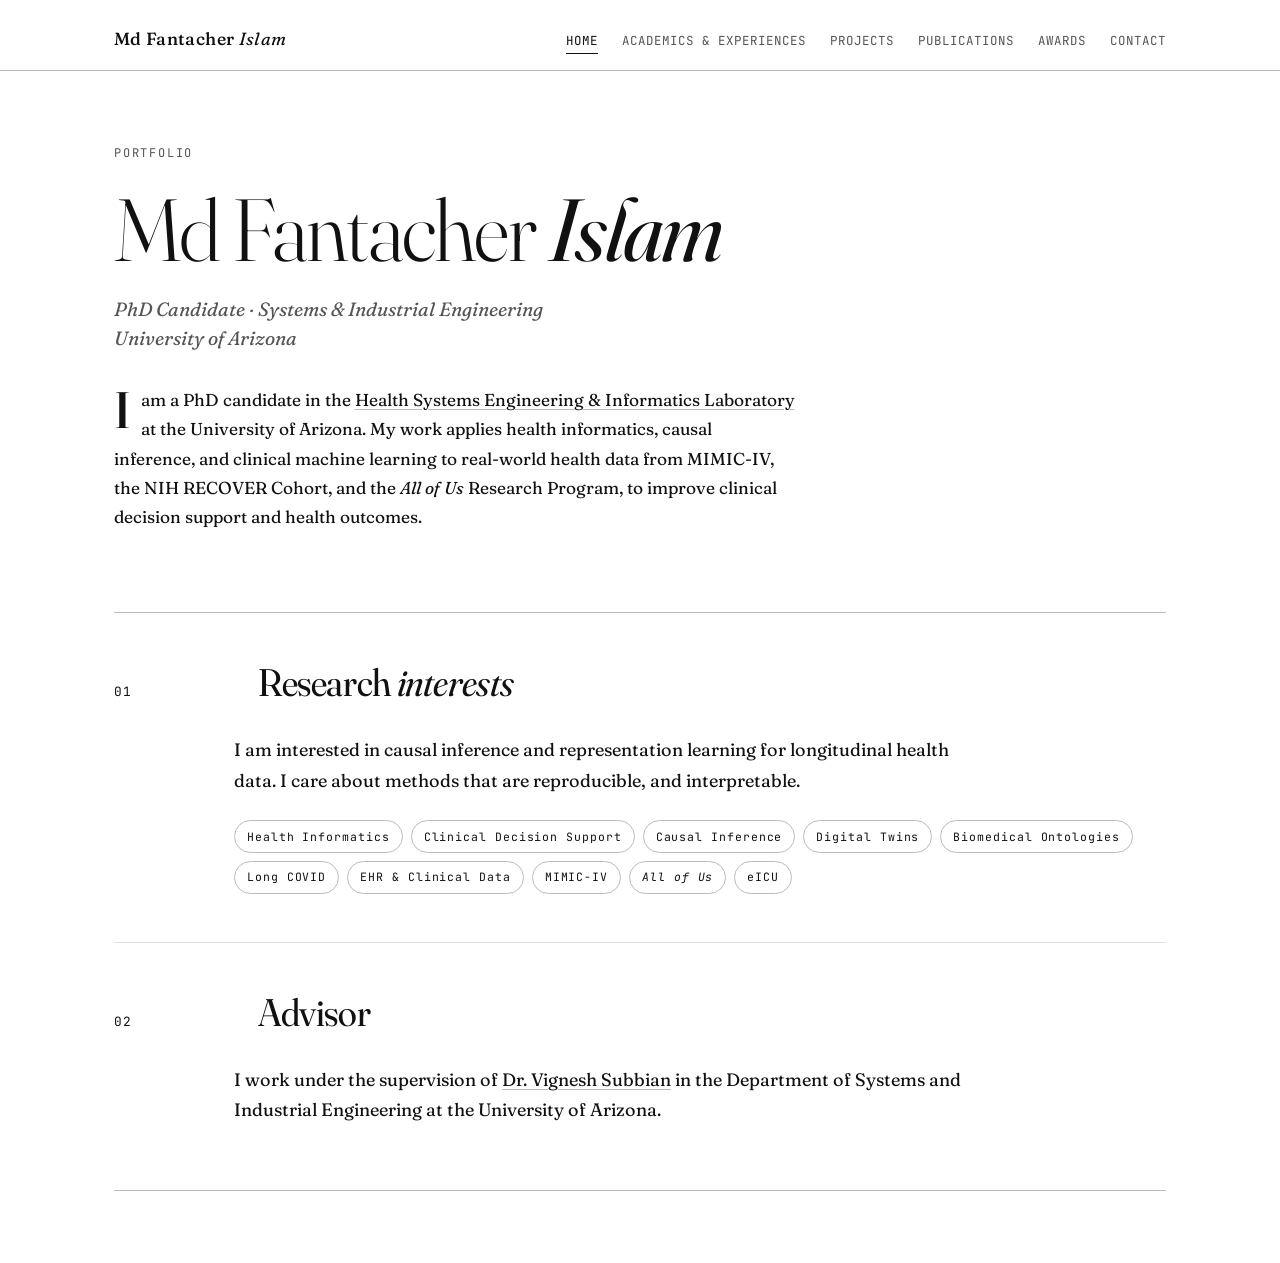
==== index.html @ 1e8c439e "Updating Profile" ====
<!DOCTYPE html>
<html lang="en">
<head>
  <meta charset="UTF-8">
  <meta name="viewport" content="width=device-width, initial-scale=1">
  <title>Md Fantacher Islam, Portfolio</title>
  <meta name="description" content="Portfolio of Md Fantacher Islam, PhD candidate at the University of Arizona, Department of Systems and Industrial Engineering. Research in clinical data science and machine learning.">
  <meta name="author" content="Md Fantacher Islam">

  <meta property="og:title" content="Md Fantacher Islam">
  <meta property="og:description" content="PhD Candidate, Systems & Industrial Engineering, University of Arizona.">
  <meta property="og:type" content="website">

  <link rel="preconnect" href="https://fonts.googleapis.com">
  <link rel="preconnect" href="https://fonts.gstatic.com" crossorigin>
  <link href="https://fonts.googleapis.com/css2?family=Fraunces:ital,opsz,wght,SOFT@0,9..144,300..700,0..100;1,9..144,300..700,0..100&family=JetBrains+Mono:wght@400;500&display=swap" rel="stylesheet">

  <link rel="stylesheet" href="style.css">
</head>
<body>

  <header class="site-header">
    <div class="container">
      <a href="/" class="wordmark">Md Fantacher <em>Islam</em></a>
      <button class="nav-toggle" aria-expanded="false" aria-controls="primary-nav">Menu</button>
      <nav class="site-nav" id="primary-nav" aria-label="Primary">
        <a href="/">Home</a>
        <a href="/academics">Academics &amp; Experiences</a>
        <a href="/projects">Projects</a>
        <a href="/publications">Publications</a>
        <a href="/awards">Awards</a>
        <a href="/contact">Contact</a>
      </nav>
    </div>
  </header>

  <div class="container">
    <section class="hero">
      <div class="hero-meta">
        <span>Portfolio</span>
      </div>
      <h1>Md Fantacher <em>Islam</em></h1>
      <p class="hero-subtitle">
        PhD Candidate · Systems &amp; Industrial Engineering<br>
        University of Arizona
      </p>
      <p class="hero-lead">
        I am a PhD candidate in the 
         <a href="https://healthseil.github.io/" target="_blank" rel="noopener">Health Systems Engineering &amp; Informatics Laboratory</a> at 
         the University of Arizona. My work applies health informatics, causal inference, 
         and clinical machine learning to real-world health data from MIMIC-IV, the NIH RECOVER Cohort, 
         and the <em>All of Us</em> Research Program, to improve clinical decision support and health outcomes.
      </p>
    </section>

    <section>
      <div class="section-head">
        <span class="section-number">01</span>
        <h2>Research <em>interests</em></h2>
      </div>
      <div class="prose">
        <p>
          I am interested in causal inference and representation learning for
          longitudinal health data. I care about
          methods that are reproducible, and interpretable.
        </p>
      </div>
      <div class="chips">
        <span class="chip">Health Informatics</span>
        <span class="chip">Clinical Decision Support</span>
        <span class="chip">Causal Inference</span>
        <span class="chip">Digital Twins</span>
        <span class="chip">Biomedical Ontologies</span>
        <span class="chip">Long COVID</span>
        <span class="chip">EHR &amp; Clinical Data</span>
        <span class="chip">MIMIC-IV</span>
        <span class="chip"><em>All of Us</em></span>
        <span class="chip">eICU</span>
      </div>
    </section>

    <section>
      <div class="section-head">
        <span class="section-number">02</span>
        <h2>Advisor</h2>
      </div>
      <div class="prose">
        <p>
          I work under the supervision of
          <a href="https://sie.engineering.arizona.edu/faculty-staff/faculty/vignesh-subbian" target="_blank" rel="noopener">Dr. Vignesh Subbian</a>
          in the Department of Systems and Industrial Engineering at the University of Arizona.
        </p>
      </div>
    </section>

  </div>

  <script src="script.js"></script>
</body>
</html>
---- style.css ----
:root {
  --bg:          #FFFFFF;
  --surface:     #FFFFFF;
  --ink:         #111111;
  --ink-muted:   #555555;
  --rule:        #BBBBBB;
  --rule-soft:   #E2E2E2;
  --accent:      #111111;
  --accent-hover:#333333;

  --font-serif:  'Fraunces', 'Iowan Old Style', Georgia, serif;
  --font-mono:   'JetBrains Mono', ui-monospace, SFMono-Regular, Menlo, monospace;

  --space-1: 0.5rem;
  --space-2: 1rem;
  --space-3: 1.5rem;
  --space-4: 2rem;
  --space-5: 3rem;
  --space-6: 4.5rem;
  --space-7: 6rem;

  --max-width: 1100px;
  --reading-width: 62ch;
}

*,*::before,*::after { box-sizing: border-box; }
html { scroll-behavior: smooth; }
body {
  margin: 0;
  padding: 0 0 var(--space-6);
  background: var(--bg);
  color: var(--ink);
  font-family: var(--font-serif);
  font-weight: 400;
  font-size: 18px;
  line-height: 1.7;
  font-variation-settings: "opsz" 14, "SOFT" 50;
  -webkit-font-smoothing: antialiased;
  -moz-osx-font-smoothing: grayscale;
}

img { max-width: 100%; display: block; }
a {
  color: var(--ink);
  text-decoration: underline;
  text-decoration-thickness: 1px;
  text-underline-offset: 3px;
  text-decoration-color: var(--rule);
  transition: color .2s ease, text-decoration-color .2s ease;
}
a:hover { color: var(--accent); text-decoration-color: var(--accent); }

.container {
  position: relative;
  z-index: 1;
  max-width: var(--max-width);
  margin: 0 auto;
  padding: 0 var(--space-3);
}

.site-header {
  position: relative;
  z-index: 10;
  padding: var(--space-3) 0 var(--space-2);
  border-bottom: 1px solid var(--rule);
  background: var(--bg);
}
.site-header .container {
  display: flex;
  align-items: baseline;
  justify-content: space-between;
  gap: var(--space-3);
  flex-wrap: wrap;
}
.wordmark {
  font-family: var(--font-serif);
  font-weight: 500;
  font-size: 1.1rem;
  letter-spacing: .02em;
  text-decoration: none;
  color: var(--ink);
}
.wordmark em {
  font-style: italic;
  color: var(--accent);
  font-weight: 400;
}
.site-nav {
  display: flex;
  gap: var(--space-3);
  flex-wrap: wrap;
  font-family: var(--font-mono);
  font-size: .78rem;
  text-transform: uppercase;
  letter-spacing: .08em;
}
.site-nav a {
  text-decoration: none;
  color: var(--ink-muted);
  padding-bottom: 2px;
  border-bottom: 1px solid transparent;
  transition: color .2s ease, border-color .2s ease;
}
.site-nav a:hover,
.site-nav a.active {
  color: var(--accent);
  border-bottom-color: var(--accent);
}

.nav-toggle {
  display: none;
  background: none;
  border: 1px solid var(--rule);
  padding: .4rem .7rem;
  font-family: var(--font-mono);
  font-size: .7rem;
  text-transform: uppercase;
  letter-spacing: .1em;
  cursor: pointer;
  color: var(--ink);
  border-radius: 2px;
}

.hero {
  padding: var(--space-6) 0 var(--space-5);
  border-bottom: 1px solid var(--rule);
}
.hero-meta {
  font-family: var(--font-mono);
  font-size: .75rem;
  text-transform: uppercase;
  letter-spacing: .15em;
  color: var(--ink-muted);
  display: flex;
  gap: var(--space-3);
  margin-bottom: var(--space-3);
}
.hero h1 {
  font-family: var(--font-serif);
  font-weight: 300;
  font-size: clamp(2.8rem, 7vw, 5.5rem);
  line-height: .95;
  letter-spacing: -.02em;
  margin: 0 0 var(--space-3);
  font-variation-settings: "opsz" 144, "SOFT" 0;
}
.hero h1 em {
  font-style: italic;
  font-weight: 400;
  color: var(--accent);
}
.hero-subtitle {
  font-family: var(--font-serif);
  font-size: 1.2rem;
  font-style: italic;
  color: var(--ink-muted);
  margin: 0 0 var(--space-4);
  max-width: 50ch;
  line-height: 1.5;
}
.hero-lead {
  max-width: var(--reading-width);
  font-size: 1.08rem;
  margin: 0 0 var(--space-4);
}
.hero-lead::first-letter {
  font-size: 3.2rem;
  float: left;
  line-height: .85;
  margin: .2rem .6rem 0 0;
  font-weight: 500;
  color: var(--accent);
  font-variation-settings: "opsz" 144;
}

.page-title {
  padding: var(--space-6) 0 var(--space-4);
  border-bottom: 1px solid var(--rule);
}
.page-title .eyebrow {
  font-family: var(--font-mono);
  font-size: .78rem;
  text-transform: uppercase;
  letter-spacing: .15em;
  color: var(--accent);
  margin-bottom: var(--space-2);
}
.page-title h1 {
  font-family: var(--font-serif);
  font-weight: 300;
  font-size: clamp(2.2rem, 5.5vw, 4rem);
  line-height: 1;
  letter-spacing: -.015em;
  margin: 0 0 var(--space-2);
  font-variation-settings: "opsz" 144, "SOFT" 0;
}
.page-title h1 em {
  font-style: italic;
  color: var(--accent);
}
.page-title p {
  color: var(--ink-muted);
  max-width: var(--reading-width);
  margin: 0;
  font-size: 1.05rem;
}

section {
  padding: var(--space-5) 0;
  border-bottom: 1px solid var(--rule-soft);
}
section:last-of-type { border-bottom: 1px solid var(--rule); }

.section-head {
  display: grid;
  grid-template-columns: 120px 1fr;
  gap: var(--space-3);
  align-items: baseline;
  margin-bottom: var(--space-4);
}
.section-number {
  font-family: var(--font-mono);
  font-size: .8rem;
  letter-spacing: .1em;
  color: var(--accent);
  text-transform: uppercase;
}
.section-head h2 {
  font-family: var(--font-serif);
  font-weight: 400;
  font-size: clamp(1.6rem, 3vw, 2.4rem);
  letter-spacing: -.01em;
  margin: 0;
  line-height: 1.1;
  font-variation-settings: "opsz" 144, "SOFT" 30;
}
.section-head h2 em {
  font-style: italic;
  color: var(--accent);
}

.prose {
  max-width: var(--reading-width);
  margin-left: 120px;
}
.prose p { margin: 0 0 var(--space-2); }
.prose p + p { margin-top: var(--space-2); }
.prose strong { font-weight: 500; }

.chips {
  display: flex;
  flex-wrap: wrap;
  gap: .5rem;
  margin-left: 120px;
  margin-top: var(--space-3);
}
.chip {
  font-family: var(--font-mono);
  font-size: .72rem;
  text-transform: none;
  letter-spacing: .08em;
  padding: .35rem .75rem;
  border: 1px solid var(--rule);
  background: var(--surface);
  color: var(--ink);
  border-radius: 999px;
}

.items {
  list-style: none;
  padding: 0;
  margin: 0 0 0 120px;
  max-width: 720px;
}
.item {
  display: grid;
  grid-template-columns: 140px 1fr;
  gap: var(--space-3);
  padding: var(--space-3) 0;
  border-bottom: 1px solid var(--rule-soft);
}
.item:first-child { padding-top: 0; }
.item:last-child { border-bottom: none; }
.item-date {
  font-family: var(--font-mono);
  font-size: .78rem;
  color: var(--ink-muted);
  letter-spacing: .04em;
  padding-top: .25rem;
}
.item-body h3 {
  font-family: var(--font-serif);
  font-weight: 500;
  font-size: 1.2rem;
  margin: 0 0 .3rem;
  line-height: 1.3;
  font-variation-settings: "opsz" 36, "SOFT" 20;
}
.item-body h3 em { font-style: italic; font-weight: 400; color: var(--accent); }
.item-body .institution {
  font-style: italic;
  color: var(--ink-muted);
  margin: 0 0 .5rem;
  font-size: .98rem;
}
.item-body p {
  margin: 0;
  font-size: .98rem;
  color: var(--ink);
}
.item-body ul {
  margin: .5rem 0 0;
  padding-left: 1.2rem;
  font-size: .95rem;
}
.item-body ul li { margin-bottom: .3rem; }

.projects {
  display: grid;
  grid-template-columns: repeat(auto-fit, minmax(320px, 1fr));
  gap: var(--space-3);
  margin-left: 120px;
}
.project {
  padding: var(--space-3);
  background: var(--surface);
  border: 1px solid var(--rule);
  border-radius: 3px;
  transition: transform .3s ease, border-color .3s ease, box-shadow .3s ease;
  display: flex;
  flex-direction: column;
}
.project:hover {
  transform: translateY(-2px);
  border-color: var(--accent);
  box-shadow: 0 8px 24px rgba(0,0,0,.08);
}
.project-tag {
  font-family: var(--font-mono);
  font-size: .7rem;
  text-transform: uppercase;
  letter-spacing: .1em;
  color: var(--accent);
  margin-bottom: var(--space-1);
}
.project h3 {
  font-family: var(--font-serif);
  font-weight: 500;
  font-size: 1.25rem;
  margin: 0 0 .5rem;
  line-height: 1.3;
  font-variation-settings: "opsz" 36;
}
.project p {
  font-size: .95rem;
  color: var(--ink-muted);
  flex-grow: 1;
  margin: 0 0 var(--space-2);
}
.project-meta {
  font-family: var(--font-mono);
  font-size: .72rem;
  color: var(--ink-muted);
  letter-spacing: .05em;
  padding-top: var(--space-2);
  border-top: 1px solid var(--rule-soft);
}

.publications {
  list-style: none;
  counter-reset: pub;
  padding: 0;
  margin: 0 0 0 120px;
  max-width: 780px;
}
.publication {
  counter-increment: pub;
  display: grid;
  grid-template-columns: 40px 1fr;
  gap: var(--space-2);
  padding: var(--space-3) 0;
  border-bottom: 1px solid var(--rule-soft);
}
.publication::before {
  content: "[" counter(pub) "]";
  font-family: var(--font-mono);
  font-size: .85rem;
  color: var(--accent);
  padding-top: .25rem;
}
.publication h3 {
  font-family: var(--font-serif);
  font-weight: 500;
  font-size: 1.1rem;
  margin: 0 0 .3rem;
  line-height: 1.35;
  font-variation-settings: "opsz" 36;
}
.publication .authors {
  font-size: .95rem;
  color: var(--ink);
  margin: 0 0 .25rem;
}
.publication .authors .self {
  font-weight: 500;
  text-decoration: underline;
  text-decoration-color: var(--accent);
  text-decoration-thickness: 1px;
  text-underline-offset: 2px;
}
.publication .venue {
  font-family: var(--font-mono);
  font-size: .78rem;
  color: var(--ink-muted);
  letter-spacing: .03em;
  margin: 0 0 .5rem;
  text-transform: uppercase;
}
.publication .links {
  display: flex;
  gap: var(--space-2);
  font-family: var(--font-mono);
  font-size: .75rem;
  text-transform: uppercase;
  letter-spacing: .08em;
  margin-top: .5rem;
}
.publication .links a {
  text-decoration: none;
  color: var(--accent);
  border-bottom: 1px solid var(--rule);
  padding-bottom: 1px;
}
.publication .links a:hover { border-bottom-color: var(--accent); }

.awards {
  list-style: none;
  padding: 0;
  margin: 0 0 0 120px;
  max-width: 720px;
}
.award {
  display: grid;
  grid-template-columns: 140px 1fr;
  gap: var(--space-3);
  padding: var(--space-3) 0;
  border-bottom: 1px solid var(--rule-soft);
}
.award:first-child { padding-top: 0; }
.award-year {
  font-family: var(--font-mono);
  font-size: .85rem;
  color: var(--accent);
  letter-spacing: .05em;
  padding-top: .2rem;
}
.award h3 {
  font-family: var(--font-serif);
  font-weight: 500;
  font-size: 1.1rem;
  margin: 0 0 .2rem;
  line-height: 1.3;
  font-variation-settings: "opsz" 36;
}
.award .issuer {
  font-style: italic;
  color: var(--ink-muted);
  margin: 0;
  font-size: .95rem;
}

.contact-grid {
  display: grid;
  grid-template-columns: repeat(auto-fit, minmax(240px, 1fr));
  gap: var(--space-3);
  margin-left: 120px;
  max-width: 780px;
}
.contact-item {
  padding: var(--space-3);
  background: var(--surface);
  border: 1px solid var(--rule);
  border-radius: 3px;
}
.contact-item .label {
  font-family: var(--font-mono);
  font-size: .7rem;
  text-transform: uppercase;
  letter-spacing: .1em;
  color: var(--accent);
  margin-bottom: .4rem;
}
.contact-item a {
  font-family: var(--font-serif);
  font-size: 1.05rem;
  text-decoration: none;
  color: var(--ink);
  word-break: break-word;
}
.contact-item a:hover { color: var(--accent); }

.quick-nav {
  display: grid;
  grid-template-columns: repeat(auto-fit, minmax(180px, 1fr));
  gap: var(--space-2);
  margin-left: 120px;
  max-width: 780px;
}
.quick-nav a {
  display: block;
  padding: var(--space-2) var(--space-3);
  background: var(--surface);
  border: 1px solid var(--rule);
  text-decoration: none;
  color: var(--ink);
  font-family: var(--font-serif);
  font-size: 1.05rem;
  transition: all .25s ease;
  position: relative;
}
.quick-nav a::after {
  content: "→";
  position: absolute;
  right: var(--space-2);
  top: 50%;
  transform: translateY(-50%);
  color: var(--accent);
  transition: transform .25s ease;
}
.quick-nav a:hover {
  border-color: var(--accent);
  background: var(--bg);
}
.quick-nav a:hover::after { transform: translateY(-50%) translateX(3px); }

.pull-quote {
  margin: var(--space-5) 0;
  padding: var(--space-3) 0;
  border-top: 1px solid var(--rule);
  border-bottom: 1px solid var(--rule);
  font-family: var(--font-serif);
  font-style: italic;
  font-size: 1.3rem;
  line-height: 1.5;
  color: var(--ink-muted);
  max-width: var(--reading-width);
  margin-left: 120px;
  font-variation-settings: "opsz" 144, "SOFT" 40;
}
.pull-quote cite {
  display: block;
  margin-top: var(--space-1);
  font-style: normal;
  font-family: var(--font-mono);
  font-size: .78rem;
  text-transform: uppercase;
  letter-spacing: .1em;
  color: var(--accent);
}
.pull-quote cite::before { content: "— "; }

@keyframes fadeInUp {
  from { opacity: 0; transform: translateY(12px); }
  to   { opacity: 1; transform: translateY(0); }
}
.hero > *, .page-title > * {
  animation: fadeInUp .7s ease both;
}
.hero-meta    { animation-delay: .05s; }
.hero h1      { animation-delay: .15s; }
.hero-subtitle{ animation-delay: .3s;  }
.hero-lead    { animation-delay: .45s; }

.page-title .eyebrow { animation-delay: .05s; }
.page-title h1       { animation-delay: .15s; }
.page-title p        { animation-delay: .3s;  }

@media (max-width: 820px) {
  body { font-size: 17px; }
  .section-head {
    grid-template-columns: 1fr;
    gap: .25rem;
  }
  .prose,
  .chips,
  .items,
  .projects,
  .publications,
  .awards,
  .contact-grid,
  .quick-nav,
  .pull-quote { margin-left: 0; }
  .item,
  .award {
    grid-template-columns: 1fr;
    gap: .25rem;
  }
  .publication {
    grid-template-columns: 30px 1fr;
  }
}

@media (max-width: 640px) {
  .site-header .container { gap: var(--space-2); }
  .site-nav {
    display: none;
    width: 100%;
    flex-direction: column;
    gap: var(--space-2);
    padding-top: var(--space-2);
    border-top: 1px solid var(--rule);
    margin-top: var(--space-2);
  }
  .site-nav.is-open { display: flex; }
  .nav-toggle { display: inline-block; }
  .hero { padding: var(--space-5) 0 var(--space-4); }
  .page-title { padding: var(--space-5) 0 var(--space-3); }
  .hero-lead::first-letter { font-size: 2.6rem; }
}

@media print {
  .site-header, .nav-toggle { display: none; }
  body { background: white; color: black; font-size: 11pt; }
  a { color: black; text-decoration: underline; }
  section { page-break-inside: avoid; }
}
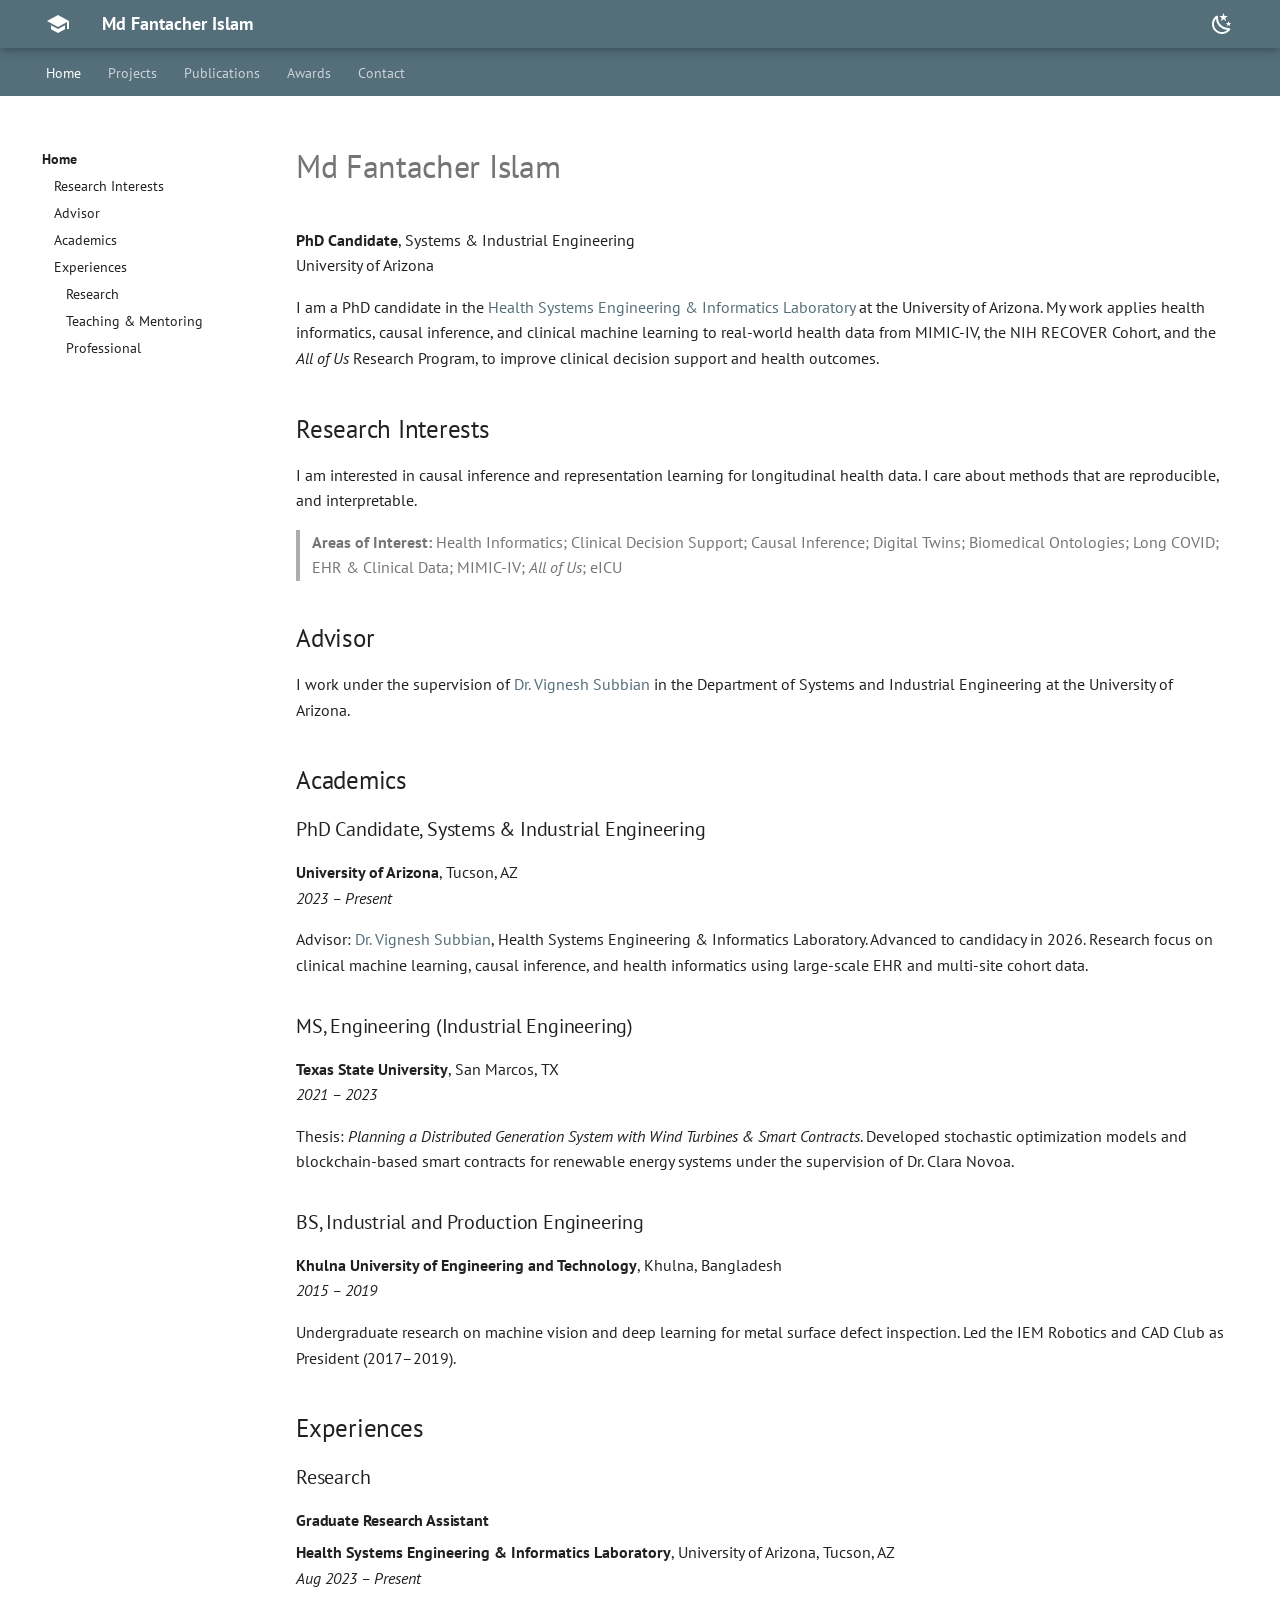
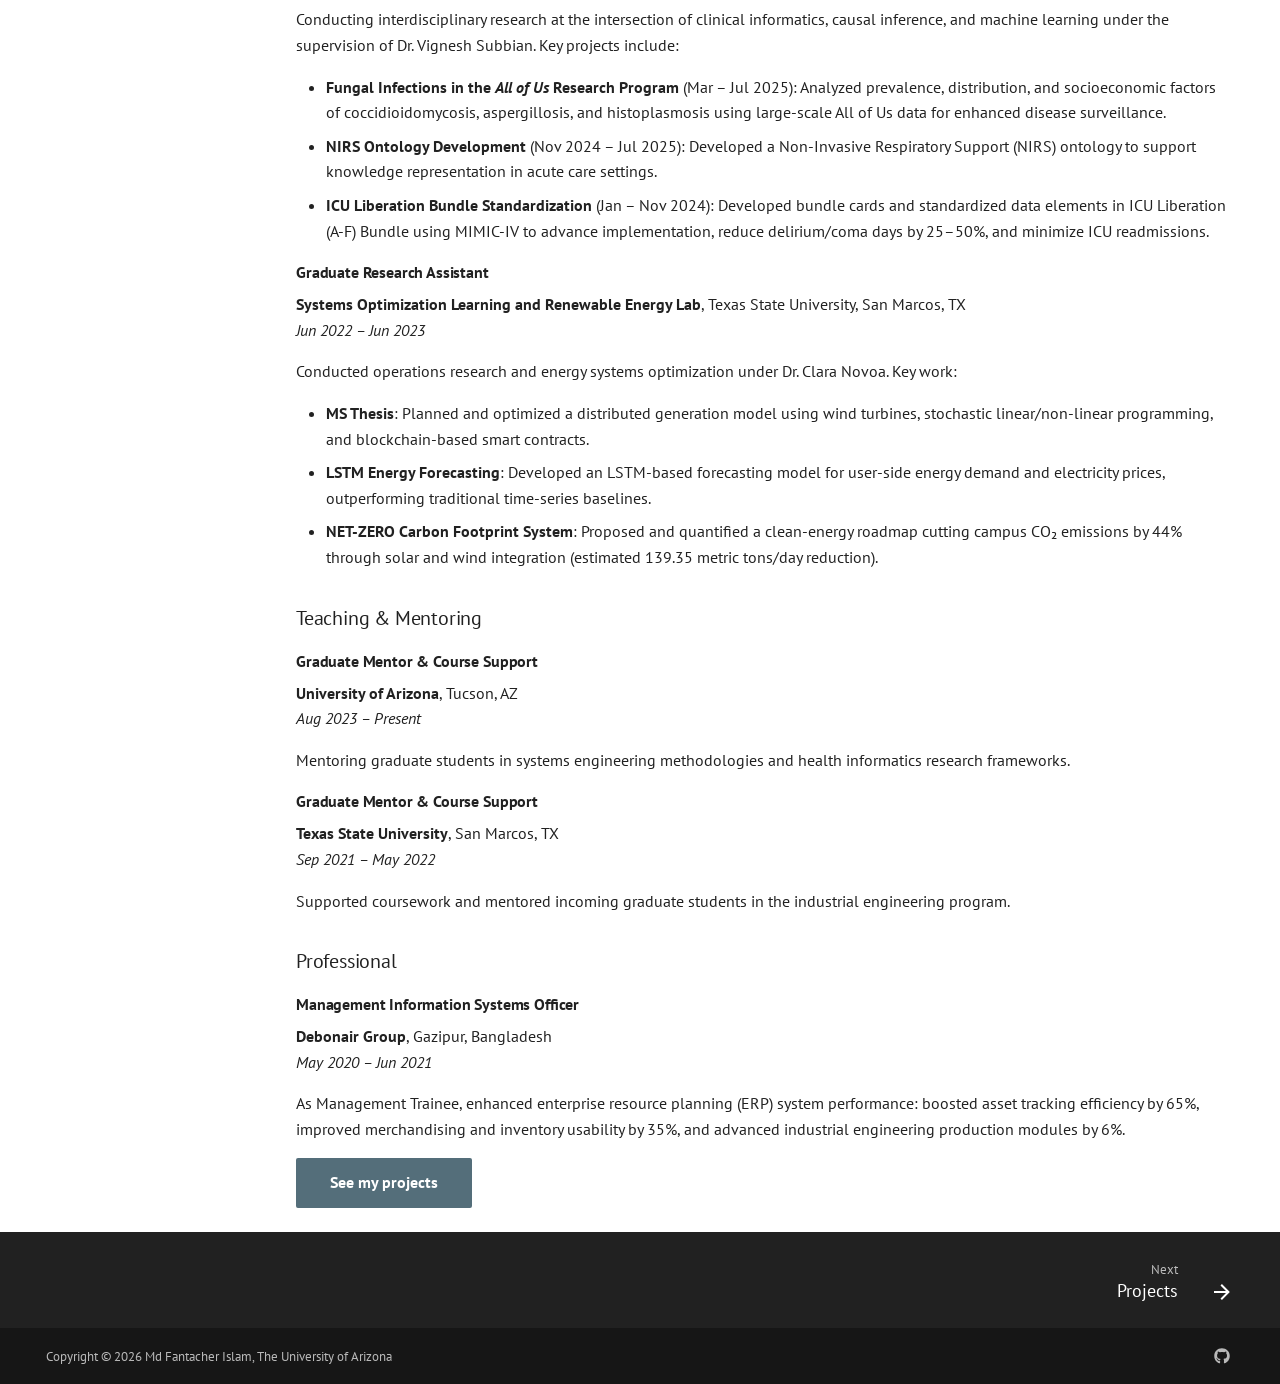
==== commit 9581c43b: "Updating Profile" ====
--- a/index.html
+++ b/index.html
@@ -1,5 +1,5 @@
 <!DOCTYPE html>
-<html lang="en">
+<html lang="en" data-md-color-scheme="default">
 <head>
   <meta charset="UTF-8">
   <meta name="viewport" content="width=device-width, initial-scale=1">
@@ -7,94 +7,209 @@
   <meta name="description" content="Portfolio of Md Fantacher Islam, PhD candidate at the University of Arizona, Department of Systems and Industrial Engineering. Research in clinical data science and machine learning.">
   <meta name="author" content="Md Fantacher Islam">
 
-  <meta property="og:title" content="Md Fantacher Islam">
-  <meta property="og:description" content="PhD Candidate, Systems & Industrial Engineering, University of Arizona.">
-  <meta property="og:type" content="website">
-
   <link rel="preconnect" href="https://fonts.googleapis.com">
   <link rel="preconnect" href="https://fonts.gstatic.com" crossorigin>
-  <link href="https://fonts.googleapis.com/css2?family=Fraunces:ital,opsz,wght,SOFT@0,9..144,300..700,0..100;1,9..144,300..700,0..100&family=JetBrains+Mono:wght@400;500&display=swap" rel="stylesheet">
-
-  <link rel="stylesheet" href="style.css">
+  <link href="https://fonts.googleapis.com/css2?family=PT+Sans:ital,wght@0,400;0,700;1,400;1,700&family=Roboto+Mono:wght@400;700&display=swap" rel="stylesheet">
+  <link rel="stylesheet" href="/style.css">
+  <script>try{var s=localStorage.getItem('md-color-scheme');if(s)document.documentElement.setAttribute('data-md-color-scheme',s)}catch(e){}</script>
 </head>
 <body>
-
-  <header class="site-header">
-    <div class="container">
-      <a href="/" class="wordmark">Md Fantacher <em>Islam</em></a>
-      <button class="nav-toggle" aria-expanded="false" aria-controls="primary-nav">Menu</button>
-      <nav class="site-nav" id="primary-nav" aria-label="Primary">
-        <a href="/">Home</a>
-        <a href="/academics">Academics &amp; Experiences</a>
-        <a href="/projects">Projects</a>
-        <a href="/publications">Publications</a>
-        <a href="/awards">Awards</a>
-        <a href="/contact">Contact</a>
+  <input class="md-toggle" type="checkbox" id="__drawer" autocomplete="off">
+  <label class="md-overlay" for="__drawer"></label>
+  <a href="#content" class="md-skip">Skip to content</a>
+
+  <header class="md-header">
+    <nav class="md-header__inner md-grid" aria-label="Header">
+      <a href="/" class="md-header__button md-logo" title="Md Fantacher Islam" aria-label="Md Fantacher Islam"><svg xmlns="http://www.w3.org/2000/svg" viewBox="0 0 24 24"><path d="M12 3 1 9l11 6 9-4.91V17h2V9M5 13.18v4L12 21l7-3.82v-4L12 17z"/></svg></a>
+      <label class="md-header__button md-icon md-header__menu" for="__drawer" aria-label="Open navigation"><svg xmlns="http://www.w3.org/2000/svg" viewBox="0 0 24 24"><path d="M3 6h18v2H3zm0 5h18v2H3zm0 5h18v2H3z"/></svg></label>
+      <div class="md-header__title">
+        <div class="md-header__ellipsis">
+          <div class="md-header__topic"><span class="md-ellipsis">Md Fantacher Islam</span></div>
+          <div class="md-header__topic md-header__topic--page"><span class="md-ellipsis">Md Fantacher Islam</span></div>
+        </div>
+      </div>
+      <button type="button" class="md-header__button md-icon md-palette" aria-label="Switch color scheme">
+        <span class="md-palette__dark" title="Dark mode"><svg xmlns="http://www.w3.org/2000/svg" viewBox="0 0 24 24"><path d="m17.75 4.09-2.53 1.94.91 3.06-2.63-1.81-2.63 1.81.91-3.06-2.53-1.94L12.44 4l1.06-3 1.06 3zm3.5 6.91-1.64 1.25.59 1.98-1.7-1.17-1.7 1.17.59-1.98L15.75 11l2.06-.05L18.5 9l.69 1.95zm-2.28 4.95c.83-.08 1.72 1.1 1.19 1.85-.32.45-.66.87-1.08 1.27C15.17 23 8.84 23 4.94 19.07c-3.91-3.9-3.91-10.24 0-14.14.4-.4.82-.76 1.27-1.08.75-.53 1.93.36 1.85 1.19-.27 2.86.69 5.83 2.89 8.02a9.96 9.96 0 0 0 8.02 2.89m-1.64 2.02a12.08 12.08 0 0 1-7.8-3.47c-2.17-2.19-3.33-5-3.49-7.82-2.81 3.14-2.7 7.96.31 10.98 3.02 3.01 7.84 3.12 10.98.31"/></svg></span>
+        <span class="md-palette__light" title="Light mode"><svg xmlns="http://www.w3.org/2000/svg" viewBox="0 0 24 24"><path d="M12 7a5 5 0 0 1 5 5 5 5 0 0 1-5 5 5 5 0 0 1-5-5 5 5 0 0 1 5-5m0 2a3 3 0 0 0-3 3 3 3 0 0 0 3 3 3 3 0 0 0 3-3 3 3 0 0 0-3-3m0-7 2.39 3.42C13.65 5.15 12.84 5 12 5s-1.65.15-2.39.42zM3.34 7l4.16-.35A7.2 7.2 0 0 0 5.94 8.5c-.44.74-.69 1.5-.83 2.29zm.02 10 1.76-3.77a7.131 7.131 0 0 0 2.38 4.14zM20.65 7l-1.77 3.79a7.02 7.02 0 0 0-2.38-4.15zm-.01 10-4.14.36c.59-.51 1.12-1.14 1.54-1.86.42-.73.69-1.5.83-2.29zM12 22l-2.41-3.44c.74.27 1.55.44 2.41.44.82 0 1.63-.17 2.37-.44z"/></svg></span>
+      </button>
+    </nav>
+  </header>
+  <nav class="md-tabs" aria-label="Tabs">
+    <div class="md-grid">
+      <ul class="md-tabs__list">
+        <li class="md-tabs__item md-tabs__item--active">
+          <a href="/" class="md-tabs__link">Home</a>
+        </li>
+        <li class="md-tabs__item">
+          <a href="/projects" class="md-tabs__link">Projects</a>
+        </li>
+        <li class="md-tabs__item">
+          <a href="/publications" class="md-tabs__link">Publications</a>
+        </li>
+        <li class="md-tabs__item">
+          <a href="/awards" class="md-tabs__link">Awards</a>
+        </li>
+        <li class="md-tabs__item">
+          <a href="/contact" class="md-tabs__link">Contact</a>
+        </li>
+      </ul>
+    </div>
+  </nav>
+
+  <div class="md-container">
+    <main class="md-main">
+      <div class="md-main__inner md-grid">
+        <div class="md-sidebar md-sidebar--primary">
+          <div class="md-sidebar__inner">
+            <nav class="md-nav md-nav--primary" aria-label="Navigation">
+              <label class="md-nav__title" for="__drawer">
+                <span class="md-nav__button md-logo"><svg xmlns="http://www.w3.org/2000/svg" viewBox="0 0 24 24"><path d="M12 3 1 9l11 6 9-4.91V17h2V9M5 13.18v4L12 21l7-3.82v-4L12 17z"/></svg></span>
+                Md Fantacher Islam
+              </label>
+              <ul class="md-nav__list">
+                <li class="md-nav__item md-nav__item--active">
+                  <a href="/" class="md-nav__link md-nav__link--active">Home</a>
+                  <nav class="md-nav md-nav--secondary" aria-label="Table of contents">
+                    <ul class="md-nav__list">
+                      <li class="md-nav__item">
+                        <a href="#research-interests" class="md-nav__link">Research Interests</a>
+                      </li>
+                      <li class="md-nav__item">
+                        <a href="#advisor" class="md-nav__link">Advisor</a>
+                      </li>
+                      <li class="md-nav__item">
+                        <a href="#academics" class="md-nav__link">Academics</a>
+                      </li>
+                      <li class="md-nav__item">
+                        <a href="#experiences" class="md-nav__link">Experiences</a>
+                        <nav class="md-nav">
+                          <ul class="md-nav__list">
+                            <li class="md-nav__item">
+                              <a href="#research" class="md-nav__link">Research</a>
+                            </li>
+                            <li class="md-nav__item">
+                              <a href="#teaching-mentoring" class="md-nav__link">Teaching &amp; Mentoring</a>
+                            </li>
+                            <li class="md-nav__item">
+                              <a href="#professional" class="md-nav__link">Professional</a>
+                            </li>
+                          </ul>
+                        </nav>
+                      </li>
+                    </ul>
+                  </nav>
+                </li>
+                <li class="md-nav__item">
+                  <a href="/projects" class="md-nav__link">Projects</a>
+                </li>
+                <li class="md-nav__item">
+                  <a href="/publications" class="md-nav__link">Publications</a>
+                </li>
+                <li class="md-nav__item">
+                  <a href="/awards" class="md-nav__link">Awards</a>
+                </li>
+                <li class="md-nav__item">
+                  <a href="/contact" class="md-nav__link">Contact</a>
+                </li>
+              </ul>
+            </nav>
+          </div>
+        </div>
+        <div class="md-content" id="content">
+          <article class="md-content__inner md-typeset">
+          <h1 id="md-fantacher-islam">Md Fantacher Islam</h1>
+          <p><strong>PhD Candidate</strong>, Systems &amp; Industrial Engineering<br>
+          University of Arizona</p>
+          <p>I am a PhD candidate in the <a href="https://healthseil.github.io/" target="_blank" rel="noopener">Health Systems Engineering &amp; Informatics Laboratory</a> at the University of Arizona. My work applies health informatics, causal inference, and clinical machine learning to real-world health data from MIMIC-IV, the NIH RECOVER Cohort, and the <em>All of Us</em> Research Program, to improve clinical decision support and health outcomes.</p>
+
+          <h2 id="research-interests">Research Interests</h2>
+          <p>I am interested in causal inference and representation learning for longitudinal health data. I care about methods that are reproducible, and interpretable.</p>
+          <blockquote>
+          <p><strong>Areas of Interest:</strong> Health Informatics; Clinical Decision Support; Causal Inference; Digital Twins; Biomedical Ontologies; Long COVID; EHR &amp; Clinical Data; MIMIC-IV; <em>All of Us</em>; eICU</p>
+          </blockquote>
+
+          <h2 id="advisor">Advisor</h2>
+          <p>I work under the supervision of <a href="https://sie.engineering.arizona.edu/faculty-staff/faculty/vignesh-subbian" target="_blank" rel="noopener">Dr. Vignesh Subbian</a> in the Department of Systems and Industrial Engineering at the University of Arizona.</p>
+
+          <h2 id="academics">Academics</h2>
+          <h3>PhD Candidate, Systems &amp; Industrial Engineering</h3>
+          <p><strong>University of Arizona</strong>, Tucson, AZ<br>
+          <em>2023 – Present</em></p>
+          <p>Advisor: <a href="https://sie.engineering.arizona.edu/faculty-staff/faculty/vignesh-subbian" target="_blank" rel="noopener">Dr. Vignesh Subbian</a>, Health Systems Engineering &amp; Informatics Laboratory. Advanced to candidacy in 2026. Research focus on clinical machine learning, causal inference, and health informatics using large-scale EHR and multi-site cohort data.</p>
+          <h3>MS, Engineering (Industrial Engineering)</h3>
+          <p><strong>Texas State University</strong>, San Marcos, TX<br>
+          <em>2021 – 2023</em></p>
+          <p>Thesis: <em>Planning a Distributed Generation System with Wind Turbines &amp; Smart Contracts</em>. Developed stochastic optimization models and blockchain-based smart contracts for renewable energy systems under the supervision of Dr. Clara Novoa.</p>
+          <h3>BS, Industrial and Production Engineering</h3>
+          <p><strong>Khulna University of Engineering and Technology</strong>, Khulna, Bangladesh<br>
+          <em>2015 – 2019</em></p>
+          <p>Undergraduate research on machine vision and deep learning for metal surface defect inspection. Led the IEM Robotics and CAD Club as President (2017–2019).</p>
+
+          <h2 id="experiences">Experiences</h2>
+          <h3 id="research">Research</h3>
+          <h4>Graduate Research Assistant</h4>
+          <p><strong>Health Systems Engineering &amp; Informatics Laboratory</strong>, University of Arizona, Tucson, AZ<br>
+          <em>Aug 2023 – Present</em></p>
+          <p>Conducting interdisciplinary research at the intersection of clinical informatics, causal inference, and machine learning under the supervision of Dr. Vignesh Subbian. Key projects include:</p>
+          <ul>
+          <!-- <li><strong>NIH RECOVER Project – Long COVID Trajectories</strong> (Jan 2024 – Present): Applying continuous-time Markov multistate analysis to the NIH RECOVER Adult Cohort to model Long COVID symptom trajectories and identify recovery risk factors informing targeted treatment strategies for post-acute sequelae of SARS-CoV-2.</li> -->
+          <li><strong>Fungal Infections in the <em>All of Us</em> Research Program</strong> (Mar – Jul 2025): Analyzed prevalence, distribution, and socioeconomic factors of coccidioidomycosis, aspergillosis, and histoplasmosis using large-scale All of Us data for enhanced disease surveillance.</li>
+          <li><strong>NIRS Ontology Development</strong> (Nov 2024 – Jul 2025): Developed a Non-Invasive Respiratory Support (NIRS) ontology to support knowledge representation in acute care settings.</li>
+          <li><strong>ICU Liberation Bundle Standardization</strong> (Jan – Nov 2024): Developed bundle cards and standardized data elements in ICU Liberation (A-F) Bundle using MIMIC-IV to advance implementation, reduce delirium/coma days by 25–50%, and minimize ICU readmissions.</li>
+          <!-- <li><strong>Documentation Burden in Surgical Care</strong> (Aug – Dec 2023): Examined EHR audit logs to quantify inefficiencies and after-hours use linked to clinician burnout; proposed workflow optimizations aligned with AMIA's 25×5 campaign.</li> -->
+          </ul>
+          <h4>Graduate Research Assistant</h4>
+          <p><strong>Systems Optimization Learning and Renewable Energy Lab</strong>, Texas State University, San Marcos, TX<br>
+          <em>Jun 2022 – Jun 2023</em></p>
+          <p>Conducted operations research and energy systems optimization under Dr. Clara Novoa. Key work:</p>
+          <ul>
+          <li><strong>MS Thesis</strong>: Planned and optimized a distributed generation model using wind turbines, stochastic linear/non-linear programming, and blockchain-based smart contracts.</li>
+          <li><strong>LSTM Energy Forecasting</strong>: Developed an LSTM-based forecasting model for user-side energy demand and electricity prices, outperforming traditional time-series baselines.</li>
+          <li><strong>NET-ZERO Carbon Footprint System</strong>: Proposed and quantified a clean-energy roadmap cutting campus CO₂ emissions by 44% through solar and wind integration (estimated 139.35 metric tons/day reduction).</li>
+          </ul>
+          <h3 id="teaching-mentoring">Teaching &amp; Mentoring</h3>
+          <h4>Graduate Mentor &amp; Course Support</h4>
+          <p><strong>University of Arizona</strong>, Tucson, AZ<br>
+          <em>Aug 2023 – Present</em></p>
+          <p>Mentoring graduate students in systems engineering methodologies and health informatics research frameworks.</p>
+          <h4>Graduate Mentor &amp; Course Support</h4>
+          <p><strong>Texas State University</strong>, San Marcos, TX<br>
+          <em>Sep 2021 – May 2022</em></p>
+          <p>Supported coursework and mentored incoming graduate students in the industrial engineering program.</p>
+          <h3 id="professional">Professional</h3>
+          <h4>Management Information Systems Officer</h4>
+          <p><strong>Debonair Group</strong>, Gazipur, Bangladesh<br>
+          <em>May 2020 – Jun 2021</em></p>
+          <p>As Management Trainee, enhanced enterprise resource planning (ERP) system performance: boosted asset tracking efficiency by 65%, improved merchandising and inventory usability by 35%, and advanced industrial engineering production modules by 6%.</p>
+          <p><a class="md-button md-button--primary" href="/projects">See my projects</a></p>
+          </article>
+        </div>
+      </div>
+    </main>
+
+    <footer class="md-footer">
+      <nav class="md-footer__inner md-grid" aria-label="Footer">
+      <a href="/projects" class="md-footer__link md-footer__link--next" aria-label="Next: Projects">
+        <div class="md-footer__title">
+          <span class="md-footer__direction">Next</span>
+          <div class="md-ellipsis">Projects</div>
+        </div>
+        <div class="md-footer__button md-icon"><svg xmlns="http://www.w3.org/2000/svg" viewBox="0 0 24 24"><path d="M4 11v2h12l-5.5 5.5 1.42 1.42L19.84 12l-7.92-7.92L10.5 5.5 16 11z"/></svg></div>
+      </a>
       </nav>
-    </div>
-  </header>
-
-  <div class="container">
-    <section class="hero">
-      <div class="hero-meta">
-        <span>Portfolio</span>
+      <div class="md-footer-meta">
+        <div class="md-footer-meta__inner md-grid">
+          <div class="md-copyright">
+            <div class="md-copyright__highlight">Copyright &copy; 2026 Md Fantacher Islam, The University of Arizona</div>
+          </div>
+          <div class="md-social">
+            <a href="https://github.com/fantacherjoy" target="_blank" rel="noopener" title="github.com" class="md-social__link"><svg xmlns="http://www.w3.org/2000/svg" viewBox="0 0 512 512"><path d="M173.9 397.4c0 2-2.3 3.6-5.2 3.6-3.3.3-5.6-1.3-5.6-3.6 0-2 2.3-3.6 5.2-3.6 3-.3 5.6 1.3 5.6 3.6m-31.1-4.5c-.7 2 1.3 4.3 4.3 4.9 2.6 1 5.6 0 6.2-2s-1.3-4.3-4.3-5.2c-2.6-.7-5.5.3-6.2 2.3m44.2-1.7c-2.9.7-4.9 2.6-4.6 4.9.3 2 2.9 3.3 5.9 2.6 2.9-.7 4.9-2.6 4.6-4.6-.3-1.9-3-3.2-5.9-2.9M252.8 8C114.1 8 8 113.3 8 252c0 110.9 69.8 205.8 169.5 239.2 12.8 2.3 17.3-5.6 17.3-12.1 0-6.2-.3-40.4-.3-61.4 0 0-70 15-84.7-29.8 0 0-11.4-29.1-27.8-36.6 0 0-22.9-15.7 1.6-15.4 0 0 24.9 2 38.6 25.8 21.9 38.6 58.6 27.5 72.9 20.9 2.3-16 8.8-27.1 16-33.7-55.9-6.2-112.3-14.3-112.3-110.5 0-27.5 7.6-41.3 23.6-58.9-2.6-6.5-11.1-33.3 2.6-67.9 20.9-6.5 69 27 69 27 20-5.6 41.5-8.5 62.8-8.5s42.8 2.9 62.8 8.5c0 0 48.1-33.6 69-27 13.7 34.7 5.2 61.4 2.6 67.9 16 17.7 25.8 31.5 25.8 58.9 0 96.5-58.9 104.2-114.8 110.5 9.2 7.9 17 22.9 17 46.4 0 33.7-.3 75.4-.3 83.6 0 6.5 4.6 14.4 17.3 12.1C436.2 457.8 504 362.9 504 252 504 113.3 391.5 8 252.8 8M105.2 352.9c-1.3 1-1 3.3.7 5.2 1.6 1.6 3.9 2.3 5.2 1 1.3-1 1-3.3-.7-5.2-1.6-1.6-3.9-2.3-5.2-1m-10.8-8.1c-.7 1.3.3 2.9 2.3 3.9 1.6 1 3.6.7 4.3-.7.7-1.3-.3-2.9-2.3-3.9-2-.6-3.6-.3-4.3.7m32.4 35.6c-1.6 1.3-1 4.3 1.3 6.2 2.3 2.3 5.2 2.6 6.5 1 1.3-1.3.7-4.3-1.3-6.2-2.2-2.3-5.2-2.6-6.5-1m-11.4-14.7c-1.6 1-1.6 3.6 0 5.9s4.3 3.3 5.6 2.3c1.6-1.3 1.6-3.9 0-6.2-1.4-2.3-4-3.3-5.6-2"/></svg></a>
+          </div>
+        </div>
       </div>
-      <h1>Md Fantacher <em>Islam</em></h1>
-      <p class="hero-subtitle">
-        PhD Candidate · Systems &amp; Industrial Engineering<br>
-        University of Arizona
-      </p>
-      <p class="hero-lead">
-        I am a PhD candidate in the 
-         <a href="https://healthseil.github.io/" target="_blank" rel="noopener">Health Systems Engineering &amp; Informatics Laboratory</a> at 
-         the University of Arizona. My work applies health informatics, causal inference, 
-         and clinical machine learning to real-world health data from MIMIC-IV, the NIH RECOVER Cohort, 
-         and the <em>All of Us</em> Research Program, to improve clinical decision support and health outcomes.
-      </p>
-    </section>
-
-    <section>
-      <div class="section-head">
-        <span class="section-number">01</span>
-        <h2>Research <em>interests</em></h2>
-      </div>
-      <div class="prose">
-        <p>
-          I am interested in causal inference and representation learning for
-          longitudinal health data. I care about
-          methods that are reproducible, and interpretable.
-        </p>
-      </div>
-      <div class="chips">
-        <span class="chip">Health Informatics</span>
-        <span class="chip">Clinical Decision Support</span>
-        <span class="chip">Causal Inference</span>
-        <span class="chip">Digital Twins</span>
-        <span class="chip">Biomedical Ontologies</span>
-        <span class="chip">Long COVID</span>
-        <span class="chip">EHR &amp; Clinical Data</span>
-        <span class="chip">MIMIC-IV</span>
-        <span class="chip"><em>All of Us</em></span>
-        <span class="chip">eICU</span>
-      </div>
-    </section>
-
-    <section>
-      <div class="section-head">
-        <span class="section-number">02</span>
-        <h2>Advisor</h2>
-      </div>
-      <div class="prose">
-        <p>
-          I work under the supervision of
-          <a href="https://sie.engineering.arizona.edu/faculty-staff/faculty/vignesh-subbian" target="_blank" rel="noopener">Dr. Vignesh Subbian</a>
-          in the Department of Systems and Industrial Engineering at the University of Arizona.
-        </p>
-      </div>
-    </section>
-
+    </footer>
   </div>
 
-  <script src="script.js"></script>
+  <script src="/script.js"></script>
 </body>
 </html>
--- a/style.css
+++ b/style.css
@@ -1,626 +1,739 @@
-:root {
-  --bg:          #FFFFFF;
-  --surface:     #FFFFFF;
-  --ink:         #111111;
-  --ink-muted:   #555555;
-  --rule:        #BBBBBB;
-  --rule-soft:   #E2E2E2;
-  --accent:      #111111;
-  --accent-hover:#333333;
-
-  --font-serif:  'Fraunces', 'Iowan Old Style', Georgia, serif;
-  --font-mono:   'JetBrains Mono', ui-monospace, SFMono-Regular, Menlo, monospace;
-
-  --space-1: 0.5rem;
-  --space-2: 1rem;
-  --space-3: 1.5rem;
-  --space-4: 2rem;
-  --space-5: 3rem;
-  --space-6: 4.5rem;
-  --space-7: 6rem;
-
-  --max-width: 1100px;
-  --reading-width: 62ch;
-}
-
-*,*::before,*::after { box-sizing: border-box; }
-html { scroll-behavior: smooth; }
+/* Layout and palette follow the Material for MkDocs theme used by healthseil.github.io */
+
+:root,
+[data-md-color-scheme="default"] {
+  --md-primary-fg-color:        #546e7a;
+  --md-primary-fg-color--light: #607d8b;
+  --md-primary-fg-color--dark:  #455a64;
+  --md-primary-bg-color:        #ffffff;
+  --md-primary-bg-color--light: #ffffffb3;
+  --md-accent-fg-color:         #526cfe;
+  --md-accent-fg-color--transparent: #526cfe1a;
+
+  --md-default-bg-color:           #ffffff;
+  --md-default-fg-color:           #000000de;
+  --md-default-fg-color--light:    #0000008a;
+  --md-default-fg-color--lighter:  #00000052;
+  --md-default-fg-color--lightest: #00000012;
+
+  --md-typeset-a-color:   var(--md-primary-fg-color);
+  --md-typeset-table-color: #0000001f;
+  --md-shadow-z1: 0 .2rem .5rem #0000000d, 0 0 .05rem #0000001a;
+  --md-shadow-z2: 0 .2rem .5rem #0000001a, 0 0 .05rem #00000040;
+
+  --md-footer-fg-color:          #ffffff;
+  --md-footer-fg-color--light:   #ffffffb3;
+  --md-footer-fg-color--lighter: #ffffff73;
+  --md-footer-bg-color:          #000000de;
+  --md-footer-bg-color--dark:    #00000052;
+
+  --md-admonition-quote: #9e9e9e;
+
+  --md-text-font: "PT Sans", -apple-system, BlinkMacSystemFont, Helvetica, Arial, sans-serif;
+  --md-code-font: "Roboto Mono", SFMono-Regular, Consolas, Menlo, monospace;
+
+  color-scheme: light;
+}
+
+[data-md-color-scheme="slate"] {
+  --md-primary-fg-color:        #009485;
+  --md-primary-fg-color--light: #26a69a;
+  --md-primary-fg-color--dark:  #007a6c;
+  --md-accent-fg-color:         #ffff00;
+  --md-accent-fg-color--transparent: #ffff001a;
+
+  --md-default-bg-color:           hsl(232, 15%, 14%);
+  --md-default-fg-color:           hsla(232, 15%, 90%, .82);
+  --md-default-fg-color--light:    hsla(232, 15%, 90%, .56);
+  --md-default-fg-color--lighter:  hsla(232, 15%, 90%, .32);
+  --md-default-fg-color--lightest: hsla(232, 15%, 90%, .12);
+
+  --md-typeset-a-color:   #4db6ac;
+  --md-typeset-table-color: hsla(232, 15%, 95%, .12);
+  --md-shadow-z1: 0 .2rem .5rem #0000000d, 0 0 .05rem #0000001a;
+  --md-shadow-z2: 0 .2rem .5rem #00000040, 0 0 .05rem #00000040;
+
+  --md-footer-bg-color:       hsla(232, 15%, 10%, .87);
+  --md-footer-bg-color--dark: hsla(232, 15%, 8%, 1);
+
+  color-scheme: dark;
+}
+
+*, *::before, *::after { box-sizing: inherit; }
+
+html {
+  box-sizing: border-box;
+  font-size: 125%;
+  height: 100%;
+  overflow-x: hidden;
+  -webkit-text-size-adjust: none;
+  text-size-adjust: none;
+}
+@media screen and (min-width: 100em) { html { font-size: 137.5%; } }
+@media screen and (min-width: 125em) { html { font-size: 150%; } }
+
 body {
   margin: 0;
-  padding: 0 0 var(--space-6);
-  background: var(--bg);
-  color: var(--ink);
-  font-family: var(--font-serif);
-  font-weight: 400;
-  font-size: 18px;
-  line-height: 1.7;
-  font-variation-settings: "opsz" 14, "SOFT" 50;
+  position: relative;
+  display: flex;
+  flex-direction: column;
+  min-height: 100%;
+  width: 100%;
+  font-family: var(--md-text-font);
+  font-size: .5rem;
+  background-color: var(--md-default-bg-color);
+  color: var(--md-default-fg-color);
   -webkit-font-smoothing: antialiased;
   -moz-osx-font-smoothing: grayscale;
-}
-
-img { max-width: 100%; display: block; }
-a {
-  color: var(--ink);
-  text-decoration: underline;
-  text-decoration-thickness: 1px;
-  text-underline-offset: 3px;
-  text-decoration-color: var(--rule);
-  transition: color .2s ease, text-decoration-color .2s ease;
-}
-a:hover { color: var(--accent); text-decoration-color: var(--accent); }
-
-.container {
+  font-feature-settings: "kern", "liga";
+}
+
+a { color: inherit; text-decoration: none; }
+svg { display: block; }
+
+.md-grid {
+  max-width: 61rem;
+  margin-left: auto;
+  margin-right: auto;
+}
+
+.md-toggle { display: none; }
+
+.md-skip {
+  position: fixed;
+  z-index: -1;
+  margin: .5rem;
+  padding: .3rem .5rem;
+  transform: translateY(.4rem);
+  border-radius: .1rem;
+  background-color: var(--md-default-fg-color);
+  color: var(--md-default-bg-color);
+  font-size: .64rem;
+  opacity: 0;
+  outline-color: var(--md-accent-fg-color);
+}
+.md-skip:focus { z-index: 10; transform: translateY(0); opacity: 1; transition: transform .25s cubic-bezier(.4,0,.2,1), opacity .175s 75ms; }
+
+/* Header */
+
+.md-header {
+  position: sticky;
+  top: 0;
+  right: 0;
+  left: 0;
+  z-index: 4;
+  height: auto;
+  background-color: var(--md-primary-fg-color);
+  color: var(--md-primary-bg-color);
+  box-shadow: 0 0 .2rem #0000001a, 0 .2rem .4rem #0003;
+}
+.md-header__inner {
+  display: flex;
+  align-items: center;
+  padding: 0 .2rem;
+}
+.md-header__button {
   position: relative;
   z-index: 1;
-  max-width: var(--max-width);
-  margin: 0 auto;
-  padding: 0 var(--space-3);
-}
-
-.site-header {
+  margin: .2rem;
+  padding: .4rem;
+  color: currentcolor;
+  vertical-align: middle;
+  cursor: pointer;
+  background: none;
+  border: 0;
+  font: inherit;
+  transition: opacity .25s;
+}
+.md-header__button:hover { opacity: .7; }
+.md-header__button svg { width: 1.2rem; height: 1.2rem; fill: currentcolor; }
+.md-header__button.md-logo { margin: .2rem; padding: .4rem; }
+.md-header__button.md-logo svg { width: 1.2rem; height: 1.2rem; }
+
+.md-header__title {
+  flex-grow: 1;
+  height: 2.4rem;
+  margin-left: 1rem;
+  margin-right: .4rem;
+  font-size: .9rem;
+  line-height: 2.4rem;
+}
+.md-header__ellipsis {
   position: relative;
-  z-index: 10;
-  padding: var(--space-3) 0 var(--space-2);
-  border-bottom: 1px solid var(--rule);
-  background: var(--bg);
-}
-.site-header .container {
-  display: flex;
-  align-items: baseline;
+  width: 100%;
+  height: 100%;
+}
+.md-header__topic {
+  position: absolute;
+  display: flex;
+  max-width: 100%;
+  font-weight: 700;
+  white-space: nowrap;
+  transition: transform .4s cubic-bezier(.1,.7,.1,1), opacity .15s;
+}
+.md-header__topic + .md-header__topic {
+  z-index: -1;
+  pointer-events: none;
+  opacity: 0;
+  transform: translateX(1.25rem);
+  transition: transform .4s cubic-bezier(1,.7,.1,.1), opacity .15s;
+}
+.md-header--topic .md-header__topic {
+  z-index: -1;
+  pointer-events: none;
+  opacity: 0;
+  transform: translateX(-1.25rem);
+  transition: transform .4s cubic-bezier(1,.7,.1,.1), opacity .15s;
+}
+.md-header--topic .md-header__topic + .md-header__topic {
+  z-index: 0;
+  pointer-events: auto;
+  opacity: 1;
+  transform: translateX(0);
+  transition: transform .4s cubic-bezier(.1,.7,.1,1), opacity .15s;
+}
+.md-ellipsis {
+  overflow: hidden;
+  text-overflow: ellipsis;
+  white-space: nowrap;
+}
+
+.md-palette__light { display: none; }
+[data-md-color-scheme="slate"] .md-palette__dark { display: none; }
+[data-md-color-scheme="slate"] .md-palette__light { display: block; }
+
+/* Tabs */
+
+.md-tabs {
+  display: block;
+  width: 100%;
+  overflow: auto;
+  background-color: var(--md-primary-fg-color);
+  color: var(--md-primary-bg-color);
+  line-height: 1.3;
+}
+.md-tabs__list {
+  margin: 0 0 0 .2rem;
+  padding: 0;
+  list-style: none;
+  white-space: nowrap;
+  contain: content;
+}
+.md-tabs__item {
+  display: inline-block;
+  height: 2.4rem;
+  padding-left: .6rem;
+  padding-right: .6rem;
+}
+.md-tabs__link {
+  display: block;
+  margin-top: .8rem;
+  font-size: .7rem;
+  opacity: .7;
+  outline-color: var(--md-accent-fg-color);
+  transition: transform .4s cubic-bezier(.1,.7,.1,1), opacity .25s;
+}
+.md-tabs__item--active .md-tabs__link,
+.md-tabs__link:hover,
+.md-tabs__link:focus { color: inherit; opacity: 1; }
+
+/* Main */
+
+.md-container {
+  display: flex;
+  flex-direction: column;
+  flex-grow: 1;
+}
+.md-main { flex-grow: 1; }
+.md-main__inner {
+  display: flex;
+  height: 100%;
+  margin-top: 1.5rem;
+}
+
+.md-content {
+  flex-grow: 1;
+  min-width: 0;
+}
+.md-content__inner {
+  margin: 0 .8rem 1.2rem;
+  padding-top: .6rem;
+}
+.md-content__inner::before {
+  content: "";
+  display: block;
+  height: .4rem;
+}
+.md-content__inner > :last-child { margin-bottom: 0; }
+
+/* Sidebar */
+
+.md-sidebar {
+  position: sticky;
+  top: 2.4rem;
+  flex-shrink: 0;
+  align-self: flex-start;
+  width: 12.1rem;
+  padding: 1.2rem 0;
+}
+.md-sidebar__inner {
+  max-height: calc(100vh - 4.8rem);
+  overflow-y: auto;
+  scrollbar-width: thin;
+  scrollbar-color: var(--md-default-fg-color--lighter) transparent;
+}
+
+.md-nav {
+  font-size: .7rem;
+  line-height: 1.3;
+}
+.md-nav__title {
+  display: block;
+  padding: 0 .6rem;
+  overflow: hidden;
+  font-weight: 700;
+  text-overflow: ellipsis;
+  color: var(--md-default-fg-color--light);
+}
+.md-nav__title .md-nav__button { display: none; }
+.md-nav__list {
+  margin: 0;
+  padding: 0;
+  list-style: none;
+}
+.md-nav__item { padding: 0 .6rem; }
+.md-nav__item .md-nav__item { padding-right: 0; }
+.md-nav__link {
+  display: flex;
+  margin-top: .625em;
+  overflow: hidden;
+  text-overflow: ellipsis;
+  scroll-snap-align: start;
+  transition: color 125ms;
+  cursor: pointer;
+}
+.md-nav__link:hover,
+.md-nav__link:focus { color: var(--md-accent-fg-color); }
+.md-nav__link--active { color: var(--md-typeset-a-color); }
+.md-nav--secondary .md-nav__link--active { color: var(--md-typeset-a-color); }
+.md-nav--secondary .md-nav__link--passed { color: var(--md-default-fg-color--light); }
+.md-nav--secondary .md-nav__link--passed:hover { color: var(--md-accent-fg-color); }
+
+/* Overlay for the mobile drawer */
+
+.md-overlay {
+  position: fixed;
+  top: 0;
+  z-index: 5;
+  width: 0;
+  height: 0;
+  background-color: #0000008a;
+  opacity: 0;
+  transition: width 0ms .25s, height 0ms .25s, opacity .25s;
+}
+
+@media screen and (min-width: 76.25em) {
+  .md-header__menu,
+  .md-nav__title { display: none; }
+  .md-nav--primary > .md-nav__list > .md-nav__item:not(.md-nav__item--active) { display: none; }
+  .md-nav--primary > .md-nav__list > .md-nav__item--active > .md-nav__link {
+    margin-top: 0;
+    font-weight: 700;
+    color: var(--md-default-fg-color);
+    pointer-events: none;
+  }
+  .md-nav--secondary > .md-nav__list { margin-top: .4rem; }
+  .md-content { max-width: calc(100% - 12.1rem); }
+  .md-content__inner { margin-left: 1.2rem; margin-right: 1.2rem; }
+}
+
+@media screen and (max-width: 76.234375em) {
+  .md-header__button.md-logo { display: none; }
+  .md-tabs { display: none; }
+  .md-header__title { margin-left: .4rem; }
+
+  .md-sidebar--primary {
+    position: fixed;
+    top: 0;
+    left: -12.1rem;
+    z-index: 5;
+    display: block;
+    width: 12.1rem;
+    height: 100%;
+    padding: 0;
+    background-color: var(--md-default-bg-color);
+    transform: translateX(0);
+    transition: transform .25s cubic-bezier(.4,0,.2,1), box-shadow .25s;
+  }
+  .md-sidebar--primary .md-sidebar__inner { max-height: 100%; height: 100%; }
+  #__drawer:checked ~ .md-container .md-sidebar--primary {
+    transform: translateX(12.1rem);
+    box-shadow: var(--md-shadow-z2);
+  }
+  #__drawer:checked ~ .md-overlay {
+    width: 100%;
+    height: 100%;
+    opacity: 1;
+    transition: width 0ms, height 0ms, opacity .25s;
+  }
+  .md-nav--primary .md-nav__title {
+    position: relative;
+    display: flex;
+    flex-direction: column;
+    justify-content: flex-end;
+    height: 5.6rem;
+    padding: 0 .8rem .2rem;
+    line-height: 2.4rem;
+    white-space: nowrap;
+    cursor: pointer;
+    background-color: var(--md-primary-fg-color);
+    color: var(--md-primary-bg-color);
+  }
+  .md-nav--primary .md-nav__title .md-nav__button {
+    position: absolute;
+    top: .2rem;
+    left: .2rem;
+    display: block;
+    margin: .2rem;
+    padding: .4rem;
+  }
+  .md-nav--primary .md-nav__title .md-nav__button svg { width: 2.4rem; height: 2.4rem; fill: currentcolor; }
+  .md-nav--primary .md-nav__list { padding: .4rem 0; }
+  .md-nav--primary > .md-nav__list > .md-nav__item { padding: 0; border-top: .05rem solid var(--md-default-fg-color--lightest); }
+  .md-nav--primary > .md-nav__list > .md-nav__item:first-child { border-top: 0; }
+  .md-nav--primary > .md-nav__list > .md-nav__item > .md-nav__link { margin-top: 0; padding: .6rem .8rem; }
+  .md-nav--primary .md-nav--secondary { padding: 0 .8rem .4rem; }
+  .md-nav--primary .md-nav--secondary .md-nav__list { padding: 0; }
+  .md-nav--primary .md-nav--secondary .md-nav__item { padding: 0 0 0 .6rem; }
+  .md-nav--primary .md-nav--secondary > .md-nav__list > .md-nav__item { padding-left: 0; }
+  .md-nav--primary .md-nav--secondary .md-nav__link { margin-top: .4rem; }
+  .md-nav { font-size: .7rem; }
+}
+
+@media screen and (max-width: 44.984375em) {
+  .md-content__inner { margin: 0 .8rem 1.2rem; }
+  .md-main__inner { margin-top: .6rem; }
+}
+
+/* Typeset */
+
+.md-typeset {
+  font-size: .8rem;
+  line-height: 1.6;
+  color-adjust: exact;
+  print-color-adjust: exact;
+}
+@media print { .md-typeset { font-size: .68rem; } }
+
+.md-typeset p,
+.md-typeset ul,
+.md-typeset ol,
+.md-typeset blockquote,
+.md-typeset table { margin: 1em 0; }
+
+.md-typeset h1 {
+  margin: 0 0 1.25em;
+  color: var(--md-default-fg-color--light);
+  font-size: 2em;
+  font-weight: 300;
+  letter-spacing: -.01em;
+  line-height: 1.3;
+}
+.md-typeset h2 {
+  margin: 1.6em 0 .64em;
+  font-size: 1.5625em;
+  font-weight: 300;
+  letter-spacing: -.01em;
+  line-height: 1.4;
+}
+.md-typeset h3 {
+  margin: 1.6em 0 .8em;
+  font-size: 1.25em;
+  font-weight: 400;
+  letter-spacing: -.01em;
+  line-height: 1.5;
+}
+.md-typeset h2 + h3 { margin-top: .8em; }
+.md-typeset h4 {
+  margin: 1em 0;
+  font-weight: 700;
+  letter-spacing: -.01em;
+}
+.md-typeset h4 + p { margin-top: -.6em; }
+.md-typeset h2[id],
+.md-typeset h3[id] { scroll-margin-top: 3.4rem; }
+
+.md-typeset hr {
+  display: flow-root;
+  margin: 1.5em 0;
+  border-bottom: .05rem solid var(--md-default-fg-color--lightest);
+  border-top: 0;
+  border-left: 0;
+  border-right: 0;
+}
+
+.md-typeset a {
+  color: var(--md-typeset-a-color);
+  word-break: break-word;
+}
+.md-typeset a,
+.md-typeset a::before { transition: color 125ms; }
+.md-typeset a:hover,
+.md-typeset a:focus { color: var(--md-accent-fg-color); }
+.md-typeset strong { font-weight: 700; }
+
+.md-typeset ul,
+.md-typeset ol { margin-left: .625em; padding: 0; }
+.md-typeset ul { list-style-type: disc; }
+.md-typeset ol { list-style-type: decimal; }
+.md-typeset ul li,
+.md-typeset ol li { margin-bottom: .5em; margin-left: 1.25em; }
+.md-typeset li p { margin: .5em 0; }
+.md-typeset ol.pubs li { margin-bottom: 1em; }
+
+.md-typeset blockquote {
+  padding-left: .6rem;
+  margin-left: 0;
+  margin-right: 0;
+  border-left: .2rem solid var(--md-default-fg-color--lighter);
+  color: var(--md-default-fg-color--light);
+}
+
+.md-typeset .self {
+  font-weight: 700;
+  text-decoration: underline;
+  text-underline-offset: .15em;
+}
+
+/* Buttons */
+
+.md-typeset .md-button {
+  display: inline-block;
+  padding: .625em 2em;
+  border: .1rem solid currentcolor;
+  border-radius: .1rem;
+  color: var(--md-primary-fg-color);
+  cursor: pointer;
+  font-weight: 700;
+  transition: color 125ms, background-color 125ms, border-color 125ms;
+}
+.md-typeset .md-button--primary {
+  background-color: var(--md-primary-fg-color);
+  border-color: var(--md-primary-fg-color);
+  color: var(--md-primary-bg-color);
+}
+.md-typeset .md-button:focus,
+.md-typeset .md-button:hover {
+  background-color: var(--md-accent-fg-color);
+  border-color: var(--md-accent-fg-color);
+  color: var(--md-primary-bg-color);
+}
+[data-md-color-scheme="slate"] .md-typeset .md-button:focus,
+[data-md-color-scheme="slate"] .md-typeset .md-button:hover { color: #000000de; }
+
+/* Admonitions */
+
+.md-typeset .admonition {
+  display: flow-root;
+  margin: 1.5625em 0;
+  padding: 0 .6rem;
+  border: .075rem solid var(--md-admonition-quote);
+  border-radius: .2rem;
+  background-color: var(--md-default-bg-color);
+  box-shadow: var(--md-shadow-z1);
+  font-size: .64rem;
+  page-break-inside: avoid;
+}
+.md-typeset .admonition > * { box-sizing: border-box; }
+.md-typeset .admonition-title {
+  position: relative;
+  margin: 0 -.6rem;
+  padding: .4rem .6rem .4rem 2rem;
+  border-top-left-radius: .1rem;
+  border-top-right-radius: .1rem;
+  background-color: #9e9e9e1a;
+  font-weight: 700;
+}
+.md-typeset .admonition-title::before {
+  content: "";
+  position: absolute;
+  top: .625em;
+  left: .6rem;
+  width: 1rem;
+  height: 1rem;
+  background-color: var(--md-admonition-quote);
+  -webkit-mask: url('data:image/svg+xml;charset=utf-8,<svg xmlns="http://www.w3.org/2000/svg" viewBox="0 0 24 24"><path d="M14 17h3l2-4V7h-6v6h3M6 17h3l2-4V7H5v6h3z"/></svg>') center / contain no-repeat;
+  mask: url('data:image/svg+xml;charset=utf-8,<svg xmlns="http://www.w3.org/2000/svg" viewBox="0 0 24 24"><path d="M14 17h3l2-4V7h-6v6h3M6 17h3l2-4V7H5v6h3z"/></svg>') center / contain no-repeat;
+}
+.md-typeset .admonition-title + * { margin-top: 0; }
+.md-typeset .admonition > :last-child { margin-bottom: .6rem; }
+.md-typeset .admonition > p:not(.admonition-title) { margin-top: .6rem; }
+
+/* Tables */
+
+.md-typeset__table {
+  display: inline-block;
+  max-width: 100%;
+  margin-bottom: .5em;
+}
+.md-typeset__table table {
+  display: table;
+  width: 100%;
+  margin: 0;
+}
+.md-typeset table {
+  display: inline-block;
+  max-width: 100%;
+  overflow: auto;
+  border: .05rem solid var(--md-typeset-table-color);
+  border-radius: .1rem;
+  border-spacing: 0;
+  font-size: .64rem;
+  touch-action: auto;
+}
+.md-typeset th {
+  min-width: 5rem;
+  padding: .9375em 1.25em;
+  font-weight: 700;
+  text-align: left;
+  vertical-align: top;
+}
+.md-typeset td {
+  padding: .9375em 1.25em;
+  border-top: .05rem solid var(--md-typeset-table-color);
+  vertical-align: top;
+}
+.md-typeset tbody tr { transition: background-color 125ms; }
+.md-typeset tbody tr:hover {
+  background-color: var(--md-accent-fg-color--transparent);
+  box-shadow: 0 .05rem 0 var(--md-default-bg-color) inset;
+}
+.md-typeset td:first-child { white-space: nowrap; }
+
+/* Grid cards */
+
+.md-typeset .grid {
+  display: grid;
+  grid-gap: .4rem;
+  grid-template-columns: repeat(auto-fit, minmax(min(100%, 16rem), 1fr));
+  margin: 1em 0;
+}
+.md-typeset .grid.cards > ul {
+  display: contents;
+  margin: 0;
+}
+.md-typeset .grid.cards > ul > li {
+  display: block;
+  margin: 0;
+  padding: .8rem;
+  border: .05rem solid var(--md-default-fg-color--lightest);
+  border-radius: .1rem;
+  transition: border .25s, box-shadow .25s;
+}
+.md-typeset .grid.cards > ul > li:hover,
+.md-typeset .grid.cards > ul > li:focus-within {
+  border-color: #0000;
+  box-shadow: var(--md-shadow-z2);
+}
+.md-typeset .grid.cards > ul > li > hr { margin-top: 1em; margin-bottom: 1em; }
+.md-typeset .grid.cards > ul > li > :first-child { margin-top: 0; }
+.md-typeset .grid.cards > ul > li > :last-child { margin-bottom: 0; }
+.md-typeset .grid.cards p { margin: .5em 0; }
+.md-typeset .card-tag {
+  font-family: var(--md-code-font);
+  font-size: .64rem;
+  letter-spacing: .02em;
+  color: var(--md-default-fg-color--light);
+  text-transform: uppercase;
+}
+.md-typeset .card-meta {
+  font-size: .7rem;
+  color: var(--md-default-fg-color--light);
+}
+
+/* Footer */
+
+.md-footer {
+  background-color: var(--md-footer-bg-color);
+  color: var(--md-footer-fg-color);
+}
+.md-footer__inner {
+  display: flex;
   justify-content: space-between;
-  gap: var(--space-3);
+  overflow: auto;
+  padding: .2rem;
+}
+.md-footer__link {
+  display: flex;
+  flex-grow: 0.01;
+  align-items: end;
+  max-width: 100%;
+  margin-bottom: .4rem;
+  margin-top: 1rem;
+  overflow: hidden;
+  outline-color: var(--md-accent-fg-color);
+  transition: opacity .25s;
+}
+.md-footer__link:hover,
+.md-footer__link:focus { opacity: .7; }
+.md-footer__link--next { margin-left: auto; text-align: right; }
+.md-footer__title {
+  flex-grow: 1;
+  max-width: calc(100% - 2.4rem);
+  padding: 0 1rem;
+  white-space: nowrap;
+  font-size: .9rem;
+  margin-bottom: .7rem;
+}
+.md-footer__button {
+  margin: .2rem;
+  padding: .4rem;
+}
+.md-footer__button svg { width: 1.2rem; height: 1.2rem; fill: currentcolor; }
+.md-footer__direction {
+  font-size: .64rem;
+  opacity: .7;
+}
+@media screen and (max-width: 44.984375em) {
+  .md-footer__link--prev .md-footer__title { display: none; }
+}
+
+.md-footer-meta { background-color: var(--md-footer-bg-color--dark); }
+.md-footer-meta__inner {
+  display: flex;
   flex-wrap: wrap;
-}
-.wordmark {
-  font-family: var(--font-serif);
-  font-weight: 500;
-  font-size: 1.1rem;
-  letter-spacing: .02em;
-  text-decoration: none;
-  color: var(--ink);
-}
-.wordmark em {
-  font-style: italic;
-  color: var(--accent);
-  font-weight: 400;
-}
-.site-nav {
-  display: flex;
-  gap: var(--space-3);
-  flex-wrap: wrap;
-  font-family: var(--font-mono);
-  font-size: .78rem;
-  text-transform: uppercase;
-  letter-spacing: .08em;
-}
-.site-nav a {
-  text-decoration: none;
-  color: var(--ink-muted);
-  padding-bottom: 2px;
-  border-bottom: 1px solid transparent;
-  transition: color .2s ease, border-color .2s ease;
-}
-.site-nav a:hover,
-.site-nav a.active {
-  color: var(--accent);
-  border-bottom-color: var(--accent);
-}
-
-.nav-toggle {
-  display: none;
-  background: none;
-  border: 1px solid var(--rule);
-  padding: .4rem .7rem;
-  font-family: var(--font-mono);
-  font-size: .7rem;
-  text-transform: uppercase;
-  letter-spacing: .1em;
-  cursor: pointer;
-  color: var(--ink);
-  border-radius: 2px;
-}
-
-.hero {
-  padding: var(--space-6) 0 var(--space-5);
-  border-bottom: 1px solid var(--rule);
-}
-.hero-meta {
-  font-family: var(--font-mono);
-  font-size: .75rem;
-  text-transform: uppercase;
-  letter-spacing: .15em;
-  color: var(--ink-muted);
-  display: flex;
-  gap: var(--space-3);
-  margin-bottom: var(--space-3);
-}
-.hero h1 {
-  font-family: var(--font-serif);
-  font-weight: 300;
-  font-size: clamp(2.8rem, 7vw, 5.5rem);
-  line-height: .95;
-  letter-spacing: -.02em;
-  margin: 0 0 var(--space-3);
-  font-variation-settings: "opsz" 144, "SOFT" 0;
-}
-.hero h1 em {
-  font-style: italic;
-  font-weight: 400;
-  color: var(--accent);
-}
-.hero-subtitle {
-  font-family: var(--font-serif);
-  font-size: 1.2rem;
-  font-style: italic;
-  color: var(--ink-muted);
-  margin: 0 0 var(--space-4);
-  max-width: 50ch;
-  line-height: 1.5;
-}
-.hero-lead {
-  max-width: var(--reading-width);
-  font-size: 1.08rem;
-  margin: 0 0 var(--space-4);
-}
-.hero-lead::first-letter {
-  font-size: 3.2rem;
-  float: left;
-  line-height: .85;
-  margin: .2rem .6rem 0 0;
-  font-weight: 500;
-  color: var(--accent);
-  font-variation-settings: "opsz" 144;
-}
-
-.page-title {
-  padding: var(--space-6) 0 var(--space-4);
-  border-bottom: 1px solid var(--rule);
-}
-.page-title .eyebrow {
-  font-family: var(--font-mono);
-  font-size: .78rem;
-  text-transform: uppercase;
-  letter-spacing: .15em;
-  color: var(--accent);
-  margin-bottom: var(--space-2);
-}
-.page-title h1 {
-  font-family: var(--font-serif);
-  font-weight: 300;
-  font-size: clamp(2.2rem, 5.5vw, 4rem);
-  line-height: 1;
-  letter-spacing: -.015em;
-  margin: 0 0 var(--space-2);
-  font-variation-settings: "opsz" 144, "SOFT" 0;
-}
-.page-title h1 em {
-  font-style: italic;
-  color: var(--accent);
-}
-.page-title p {
-  color: var(--ink-muted);
-  max-width: var(--reading-width);
-  margin: 0;
-  font-size: 1.05rem;
-}
-
-section {
-  padding: var(--space-5) 0;
-  border-bottom: 1px solid var(--rule-soft);
-}
-section:last-of-type { border-bottom: 1px solid var(--rule); }
-
-.section-head {
-  display: grid;
-  grid-template-columns: 120px 1fr;
-  gap: var(--space-3);
-  align-items: baseline;
-  margin-bottom: var(--space-4);
-}
-.section-number {
-  font-family: var(--font-mono);
-  font-size: .8rem;
-  letter-spacing: .1em;
-  color: var(--accent);
-  text-transform: uppercase;
-}
-.section-head h2 {
-  font-family: var(--font-serif);
-  font-weight: 400;
-  font-size: clamp(1.6rem, 3vw, 2.4rem);
-  letter-spacing: -.01em;
-  margin: 0;
-  line-height: 1.1;
-  font-variation-settings: "opsz" 144, "SOFT" 30;
-}
-.section-head h2 em {
-  font-style: italic;
-  color: var(--accent);
-}
-
-.prose {
-  max-width: var(--reading-width);
-  margin-left: 120px;
-}
-.prose p { margin: 0 0 var(--space-2); }
-.prose p + p { margin-top: var(--space-2); }
-.prose strong { font-weight: 500; }
-
-.chips {
-  display: flex;
-  flex-wrap: wrap;
-  gap: .5rem;
-  margin-left: 120px;
-  margin-top: var(--space-3);
-}
-.chip {
-  font-family: var(--font-mono);
-  font-size: .72rem;
-  text-transform: none;
-  letter-spacing: .08em;
-  padding: .35rem .75rem;
-  border: 1px solid var(--rule);
-  background: var(--surface);
-  color: var(--ink);
-  border-radius: 999px;
-}
-
-.items {
-  list-style: none;
-  padding: 0;
-  margin: 0 0 0 120px;
-  max-width: 720px;
-}
-.item {
-  display: grid;
-  grid-template-columns: 140px 1fr;
-  gap: var(--space-3);
-  padding: var(--space-3) 0;
-  border-bottom: 1px solid var(--rule-soft);
-}
-.item:first-child { padding-top: 0; }
-.item:last-child { border-bottom: none; }
-.item-date {
-  font-family: var(--font-mono);
-  font-size: .78rem;
-  color: var(--ink-muted);
-  letter-spacing: .04em;
-  padding-top: .25rem;
-}
-.item-body h3 {
-  font-family: var(--font-serif);
-  font-weight: 500;
-  font-size: 1.2rem;
-  margin: 0 0 .3rem;
-  line-height: 1.3;
-  font-variation-settings: "opsz" 36, "SOFT" 20;
-}
-.item-body h3 em { font-style: italic; font-weight: 400; color: var(--accent); }
-.item-body .institution {
-  font-style: italic;
-  color: var(--ink-muted);
-  margin: 0 0 .5rem;
-  font-size: .98rem;
-}
-.item-body p {
-  margin: 0;
-  font-size: .98rem;
-  color: var(--ink);
-}
-.item-body ul {
-  margin: .5rem 0 0;
-  padding-left: 1.2rem;
-  font-size: .95rem;
-}
-.item-body ul li { margin-bottom: .3rem; }
-
-.projects {
-  display: grid;
-  grid-template-columns: repeat(auto-fit, minmax(320px, 1fr));
-  gap: var(--space-3);
-  margin-left: 120px;
-}
-.project {
-  padding: var(--space-3);
-  background: var(--surface);
-  border: 1px solid var(--rule);
-  border-radius: 3px;
-  transition: transform .3s ease, border-color .3s ease, box-shadow .3s ease;
-  display: flex;
-  flex-direction: column;
-}
-.project:hover {
-  transform: translateY(-2px);
-  border-color: var(--accent);
-  box-shadow: 0 8px 24px rgba(0,0,0,.08);
-}
-.project-tag {
-  font-family: var(--font-mono);
-  font-size: .7rem;
-  text-transform: uppercase;
-  letter-spacing: .1em;
-  color: var(--accent);
-  margin-bottom: var(--space-1);
-}
-.project h3 {
-  font-family: var(--font-serif);
-  font-weight: 500;
-  font-size: 1.25rem;
-  margin: 0 0 .5rem;
-  line-height: 1.3;
-  font-variation-settings: "opsz" 36;
-}
-.project p {
-  font-size: .95rem;
-  color: var(--ink-muted);
-  flex-grow: 1;
-  margin: 0 0 var(--space-2);
-}
-.project-meta {
-  font-family: var(--font-mono);
-  font-size: .72rem;
-  color: var(--ink-muted);
-  letter-spacing: .05em;
-  padding-top: var(--space-2);
-  border-top: 1px solid var(--rule-soft);
-}
-
-.publications {
-  list-style: none;
-  counter-reset: pub;
-  padding: 0;
-  margin: 0 0 0 120px;
-  max-width: 780px;
-}
-.publication {
-  counter-increment: pub;
-  display: grid;
-  grid-template-columns: 40px 1fr;
-  gap: var(--space-2);
-  padding: var(--space-3) 0;
-  border-bottom: 1px solid var(--rule-soft);
-}
-.publication::before {
-  content: "[" counter(pub) "]";
-  font-family: var(--font-mono);
-  font-size: .85rem;
-  color: var(--accent);
-  padding-top: .25rem;
-}
-.publication h3 {
-  font-family: var(--font-serif);
-  font-weight: 500;
-  font-size: 1.1rem;
-  margin: 0 0 .3rem;
-  line-height: 1.35;
-  font-variation-settings: "opsz" 36;
-}
-.publication .authors {
-  font-size: .95rem;
-  color: var(--ink);
-  margin: 0 0 .25rem;
-}
-.publication .authors .self {
-  font-weight: 500;
-  text-decoration: underline;
-  text-decoration-color: var(--accent);
-  text-decoration-thickness: 1px;
-  text-underline-offset: 2px;
-}
-.publication .venue {
-  font-family: var(--font-mono);
-  font-size: .78rem;
-  color: var(--ink-muted);
-  letter-spacing: .03em;
-  margin: 0 0 .5rem;
-  text-transform: uppercase;
-}
-.publication .links {
-  display: flex;
-  gap: var(--space-2);
-  font-family: var(--font-mono);
-  font-size: .75rem;
-  text-transform: uppercase;
-  letter-spacing: .08em;
-  margin-top: .5rem;
-}
-.publication .links a {
-  text-decoration: none;
-  color: var(--accent);
-  border-bottom: 1px solid var(--rule);
-  padding-bottom: 1px;
-}
-.publication .links a:hover { border-bottom-color: var(--accent); }
-
-.awards {
-  list-style: none;
-  padding: 0;
-  margin: 0 0 0 120px;
-  max-width: 720px;
-}
-.award {
-  display: grid;
-  grid-template-columns: 140px 1fr;
-  gap: var(--space-3);
-  padding: var(--space-3) 0;
-  border-bottom: 1px solid var(--rule-soft);
-}
-.award:first-child { padding-top: 0; }
-.award-year {
-  font-family: var(--font-mono);
-  font-size: .85rem;
-  color: var(--accent);
-  letter-spacing: .05em;
-  padding-top: .2rem;
-}
-.award h3 {
-  font-family: var(--font-serif);
-  font-weight: 500;
-  font-size: 1.1rem;
-  margin: 0 0 .2rem;
-  line-height: 1.3;
-  font-variation-settings: "opsz" 36;
-}
-.award .issuer {
-  font-style: italic;
-  color: var(--ink-muted);
-  margin: 0;
-  font-size: .95rem;
-}
-
-.contact-grid {
-  display: grid;
-  grid-template-columns: repeat(auto-fit, minmax(240px, 1fr));
-  gap: var(--space-3);
-  margin-left: 120px;
-  max-width: 780px;
-}
-.contact-item {
-  padding: var(--space-3);
-  background: var(--surface);
-  border: 1px solid var(--rule);
-  border-radius: 3px;
-}
-.contact-item .label {
-  font-family: var(--font-mono);
-  font-size: .7rem;
-  text-transform: uppercase;
-  letter-spacing: .1em;
-  color: var(--accent);
-  margin-bottom: .4rem;
-}
-.contact-item a {
-  font-family: var(--font-serif);
-  font-size: 1.05rem;
-  text-decoration: none;
-  color: var(--ink);
-  word-break: break-word;
-}
-.contact-item a:hover { color: var(--accent); }
-
-.quick-nav {
-  display: grid;
-  grid-template-columns: repeat(auto-fit, minmax(180px, 1fr));
-  gap: var(--space-2);
-  margin-left: 120px;
-  max-width: 780px;
-}
-.quick-nav a {
-  display: block;
-  padding: var(--space-2) var(--space-3);
-  background: var(--surface);
-  border: 1px solid var(--rule);
-  text-decoration: none;
-  color: var(--ink);
-  font-family: var(--font-serif);
-  font-size: 1.05rem;
-  transition: all .25s ease;
-  position: relative;
-}
-.quick-nav a::after {
-  content: "→";
-  position: absolute;
-  right: var(--space-2);
-  top: 50%;
-  transform: translateY(-50%);
-  color: var(--accent);
-  transition: transform .25s ease;
-}
-.quick-nav a:hover {
-  border-color: var(--accent);
-  background: var(--bg);
-}
-.quick-nav a:hover::after { transform: translateY(-50%) translateX(3px); }
-
-.pull-quote {
-  margin: var(--space-5) 0;
-  padding: var(--space-3) 0;
-  border-top: 1px solid var(--rule);
-  border-bottom: 1px solid var(--rule);
-  font-family: var(--font-serif);
-  font-style: italic;
-  font-size: 1.3rem;
-  line-height: 1.5;
-  color: var(--ink-muted);
-  max-width: var(--reading-width);
-  margin-left: 120px;
-  font-variation-settings: "opsz" 144, "SOFT" 40;
-}
-.pull-quote cite {
-  display: block;
-  margin-top: var(--space-1);
-  font-style: normal;
-  font-family: var(--font-mono);
-  font-size: .78rem;
-  text-transform: uppercase;
-  letter-spacing: .1em;
-  color: var(--accent);
-}
-.pull-quote cite::before { content: "— "; }
-
-@keyframes fadeInUp {
-  from { opacity: 0; transform: translateY(12px); }
-  to   { opacity: 1; transform: translateY(0); }
-}
-.hero > *, .page-title > * {
-  animation: fadeInUp .7s ease both;
-}
-.hero-meta    { animation-delay: .05s; }
-.hero h1      { animation-delay: .15s; }
-.hero-subtitle{ animation-delay: .3s;  }
-.hero-lead    { animation-delay: .45s; }
-
-.page-title .eyebrow { animation-delay: .05s; }
-.page-title h1       { animation-delay: .15s; }
-.page-title p        { animation-delay: .3s;  }
-
-@media (max-width: 820px) {
-  body { font-size: 17px; }
-  .section-head {
-    grid-template-columns: 1fr;
-    gap: .25rem;
-  }
-  .prose,
-  .chips,
-  .items,
-  .projects,
-  .publications,
-  .awards,
-  .contact-grid,
-  .quick-nav,
-  .pull-quote { margin-left: 0; }
-  .item,
-  .award {
-    grid-template-columns: 1fr;
-    gap: .25rem;
-  }
-  .publication {
-    grid-template-columns: 30px 1fr;
-  }
-}
-
-@media (max-width: 640px) {
-  .site-header .container { gap: var(--space-2); }
-  .site-nav {
-    display: none;
-    width: 100%;
-    flex-direction: column;
-    gap: var(--space-2);
-    padding-top: var(--space-2);
-    border-top: 1px solid var(--rule);
-    margin-top: var(--space-2);
-  }
-  .site-nav.is-open { display: flex; }
-  .nav-toggle { display: inline-block; }
-  .hero { padding: var(--space-5) 0 var(--space-4); }
-  .page-title { padding: var(--space-5) 0 var(--space-3); }
-  .hero-lead::first-letter { font-size: 2.6rem; }
-}
+  justify-content: space-between;
+  padding: .2rem;
+}
+.md-copyright {
+  width: auto;
+  margin: auto .6rem;
+  padding: .4rem 0;
+  color: var(--md-footer-fg-color--lighter);
+  font-size: .64rem;
+}
+.md-copyright__highlight { color: var(--md-footer-fg-color--light); }
+.md-social {
+  display: inline-flex;
+  gap: .2rem;
+  padding: .4rem 0;
+  margin: 0 .4rem;
+}
+.md-social__link {
+  display: inline-block;
+  width: 1.6rem;
+  height: 1.6rem;
+  text-align: center;
+}
+.md-social__link svg {
+  max-height: .8rem;
+  width: auto;
+  margin: .4rem auto;
+  fill: var(--md-footer-fg-color--light);
+  vertical-align: middle;
+}
+.md-social__link:hover svg { fill: var(--md-footer-fg-color); }
 
 @media print {
-  .site-header, .nav-toggle { display: none; }
-  body { background: white; color: black; font-size: 11pt; }
-  a { color: black; text-decoration: underline; }
-  section { page-break-inside: avoid; }
-}
+  .md-header, .md-sidebar, .md-footer, .md-overlay { display: none; }
+}
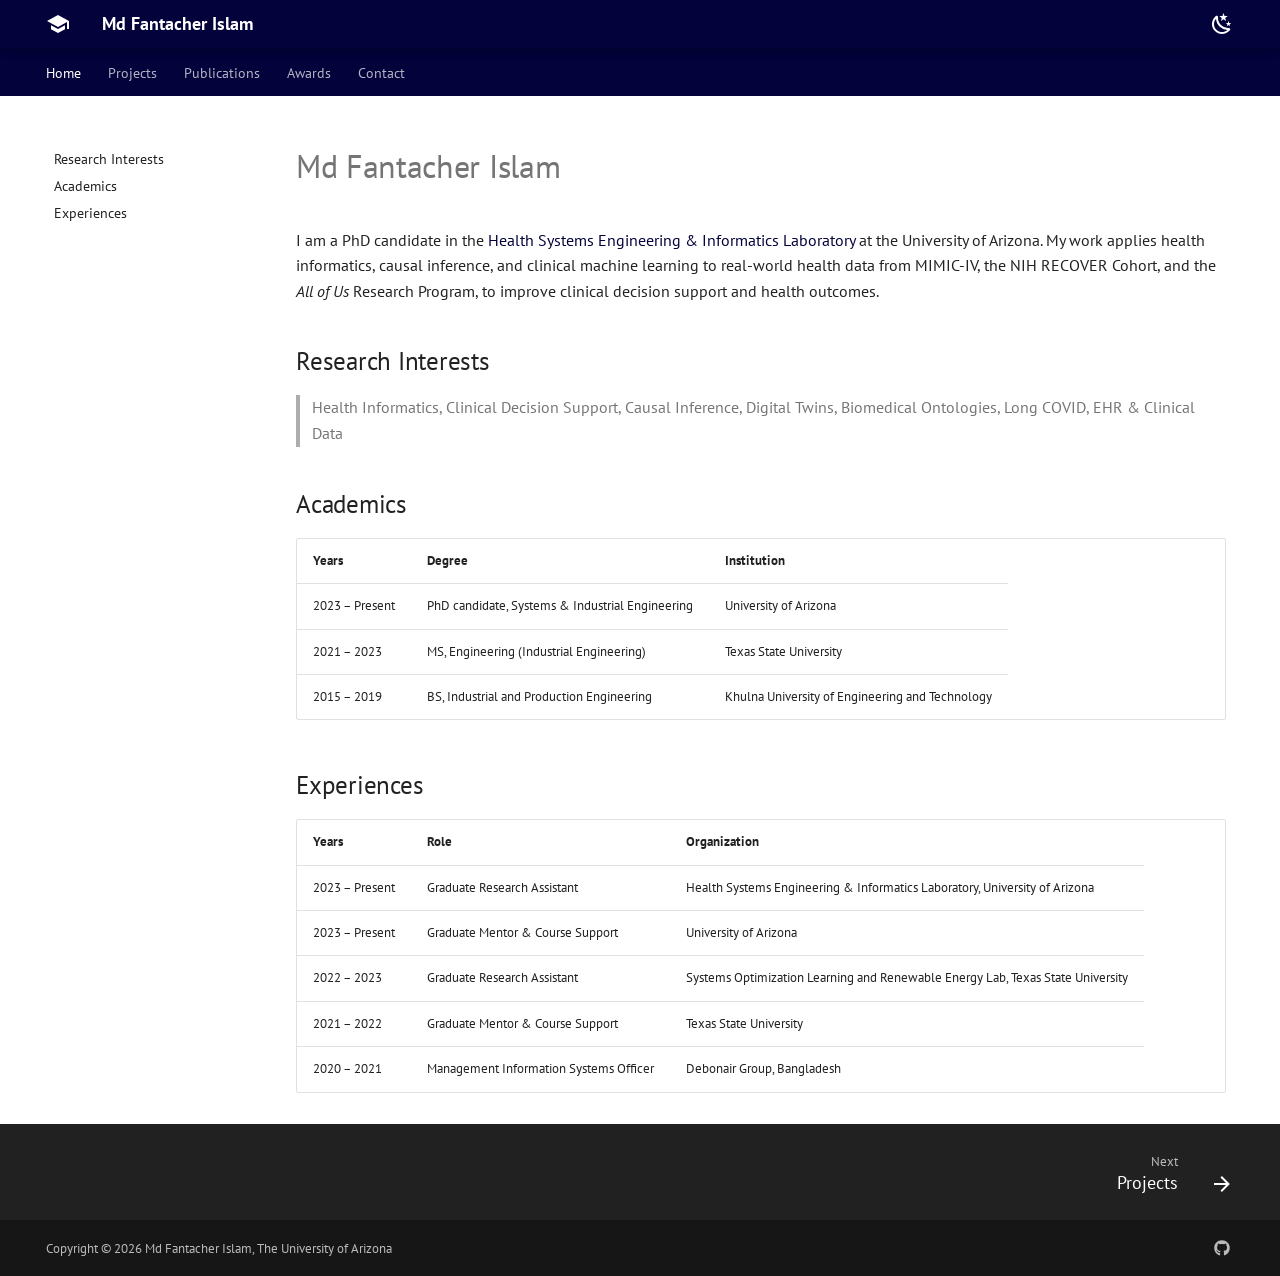
==== commit 9121b297: "Updating Profile" ====
--- a/index.html
+++ b/index.html
@@ -75,26 +75,10 @@
                         <a href="#research-interests" class="md-nav__link">Research Interests</a>
                       </li>
                       <li class="md-nav__item">
-                        <a href="#advisor" class="md-nav__link">Advisor</a>
-                      </li>
-                      <li class="md-nav__item">
                         <a href="#academics" class="md-nav__link">Academics</a>
                       </li>
                       <li class="md-nav__item">
                         <a href="#experiences" class="md-nav__link">Experiences</a>
-                        <nav class="md-nav">
-                          <ul class="md-nav__list">
-                            <li class="md-nav__item">
-                              <a href="#research" class="md-nav__link">Research</a>
-                            </li>
-                            <li class="md-nav__item">
-                              <a href="#teaching-mentoring" class="md-nav__link">Teaching &amp; Mentoring</a>
-                            </li>
-                            <li class="md-nav__item">
-                              <a href="#professional" class="md-nav__link">Professional</a>
-                            </li>
-                          </ul>
-                        </nav>
                       </li>
                     </ul>
                   </nav>
@@ -118,70 +102,42 @@
         <div class="md-content" id="content">
           <article class="md-content__inner md-typeset">
           <h1 id="md-fantacher-islam">Md Fantacher Islam</h1>
-          <p><strong>PhD Candidate</strong>, Systems &amp; Industrial Engineering<br>
-          University of Arizona</p>
           <p>I am a PhD candidate in the <a href="https://healthseil.github.io/" target="_blank" rel="noopener">Health Systems Engineering &amp; Informatics Laboratory</a> at the University of Arizona. My work applies health informatics, causal inference, and clinical machine learning to real-world health data from MIMIC-IV, the NIH RECOVER Cohort, and the <em>All of Us</em> Research Program, to improve clinical decision support and health outcomes.</p>
 
           <h2 id="research-interests">Research Interests</h2>
-          <p>I am interested in causal inference and representation learning for longitudinal health data. I care about methods that are reproducible, and interpretable.</p>
           <blockquote>
-          <p><strong>Areas of Interest:</strong> Health Informatics; Clinical Decision Support; Causal Inference; Digital Twins; Biomedical Ontologies; Long COVID; EHR &amp; Clinical Data; MIMIC-IV; <em>All of Us</em>; eICU</p>
+          <p>Health Informatics, Clinical Decision Support, Causal Inference, Digital Twins, Biomedical Ontologies, Long COVID, EHR &amp; Clinical Data</p>
           </blockquote>
 
-          <h2 id="advisor">Advisor</h2>
-          <p>I work under the supervision of <a href="https://sie.engineering.arizona.edu/faculty-staff/faculty/vignesh-subbian" target="_blank" rel="noopener">Dr. Vignesh Subbian</a> in the Department of Systems and Industrial Engineering at the University of Arizona.</p>
-
           <h2 id="academics">Academics</h2>
-          <h3>PhD Candidate, Systems &amp; Industrial Engineering</h3>
-          <p><strong>University of Arizona</strong>, Tucson, AZ<br>
-          <em>2023 – Present</em></p>
-          <p>Advisor: <a href="https://sie.engineering.arizona.edu/faculty-staff/faculty/vignesh-subbian" target="_blank" rel="noopener">Dr. Vignesh Subbian</a>, Health Systems Engineering &amp; Informatics Laboratory. Advanced to candidacy in 2026. Research focus on clinical machine learning, causal inference, and health informatics using large-scale EHR and multi-site cohort data.</p>
-          <h3>MS, Engineering (Industrial Engineering)</h3>
-          <p><strong>Texas State University</strong>, San Marcos, TX<br>
-          <em>2021 – 2023</em></p>
-          <p>Thesis: <em>Planning a Distributed Generation System with Wind Turbines &amp; Smart Contracts</em>. Developed stochastic optimization models and blockchain-based smart contracts for renewable energy systems under the supervision of Dr. Clara Novoa.</p>
-          <h3>BS, Industrial and Production Engineering</h3>
-          <p><strong>Khulna University of Engineering and Technology</strong>, Khulna, Bangladesh<br>
-          <em>2015 – 2019</em></p>
-          <p>Undergraduate research on machine vision and deep learning for metal surface defect inspection. Led the IEM Robotics and CAD Club as President (2017–2019).</p>
+          <div class="md-typeset__table">
+          <table>
+          <thead>
+          <tr><th>Years</th><th>Degree</th><th>Institution</th></tr>
+          </thead>
+          <tbody>
+          <tr><td>2023 – Present</td><td>PhD candidate, Systems &amp; Industrial Engineering</td><td>University of Arizona</td></tr>
+          <tr><td>2021 – 2023</td><td>MS, Engineering (Industrial Engineering)</td><td>Texas State University</td></tr>
+          <tr><td>2015 – 2019</td><td>BS, Industrial and Production Engineering</td><td>Khulna University of Engineering and Technology</td></tr>
+          </tbody>
+          </table>
+          </div>
 
           <h2 id="experiences">Experiences</h2>
-          <h3 id="research">Research</h3>
-          <h4>Graduate Research Assistant</h4>
-          <p><strong>Health Systems Engineering &amp; Informatics Laboratory</strong>, University of Arizona, Tucson, AZ<br>
-          <em>Aug 2023 – Present</em></p>
-          <p>Conducting interdisciplinary research at the intersection of clinical informatics, causal inference, and machine learning under the supervision of Dr. Vignesh Subbian. Key projects include:</p>
-          <ul>
-          <!-- <li><strong>NIH RECOVER Project – Long COVID Trajectories</strong> (Jan 2024 – Present): Applying continuous-time Markov multistate analysis to the NIH RECOVER Adult Cohort to model Long COVID symptom trajectories and identify recovery risk factors informing targeted treatment strategies for post-acute sequelae of SARS-CoV-2.</li> -->
-          <li><strong>Fungal Infections in the <em>All of Us</em> Research Program</strong> (Mar – Jul 2025): Analyzed prevalence, distribution, and socioeconomic factors of coccidioidomycosis, aspergillosis, and histoplasmosis using large-scale All of Us data for enhanced disease surveillance.</li>
-          <li><strong>NIRS Ontology Development</strong> (Nov 2024 – Jul 2025): Developed a Non-Invasive Respiratory Support (NIRS) ontology to support knowledge representation in acute care settings.</li>
-          <li><strong>ICU Liberation Bundle Standardization</strong> (Jan – Nov 2024): Developed bundle cards and standardized data elements in ICU Liberation (A-F) Bundle using MIMIC-IV to advance implementation, reduce delirium/coma days by 25–50%, and minimize ICU readmissions.</li>
-          <!-- <li><strong>Documentation Burden in Surgical Care</strong> (Aug – Dec 2023): Examined EHR audit logs to quantify inefficiencies and after-hours use linked to clinician burnout; proposed workflow optimizations aligned with AMIA's 25×5 campaign.</li> -->
-          </ul>
-          <h4>Graduate Research Assistant</h4>
-          <p><strong>Systems Optimization Learning and Renewable Energy Lab</strong>, Texas State University, San Marcos, TX<br>
-          <em>Jun 2022 – Jun 2023</em></p>
-          <p>Conducted operations research and energy systems optimization under Dr. Clara Novoa. Key work:</p>
-          <ul>
-          <li><strong>MS Thesis</strong>: Planned and optimized a distributed generation model using wind turbines, stochastic linear/non-linear programming, and blockchain-based smart contracts.</li>
-          <li><strong>LSTM Energy Forecasting</strong>: Developed an LSTM-based forecasting model for user-side energy demand and electricity prices, outperforming traditional time-series baselines.</li>
-          <li><strong>NET-ZERO Carbon Footprint System</strong>: Proposed and quantified a clean-energy roadmap cutting campus CO₂ emissions by 44% through solar and wind integration (estimated 139.35 metric tons/day reduction).</li>
-          </ul>
-          <h3 id="teaching-mentoring">Teaching &amp; Mentoring</h3>
-          <h4>Graduate Mentor &amp; Course Support</h4>
-          <p><strong>University of Arizona</strong>, Tucson, AZ<br>
-          <em>Aug 2023 – Present</em></p>
-          <p>Mentoring graduate students in systems engineering methodologies and health informatics research frameworks.</p>
-          <h4>Graduate Mentor &amp; Course Support</h4>
-          <p><strong>Texas State University</strong>, San Marcos, TX<br>
-          <em>Sep 2021 – May 2022</em></p>
-          <p>Supported coursework and mentored incoming graduate students in the industrial engineering program.</p>
-          <h3 id="professional">Professional</h3>
-          <h4>Management Information Systems Officer</h4>
-          <p><strong>Debonair Group</strong>, Gazipur, Bangladesh<br>
-          <em>May 2020 – Jun 2021</em></p>
-          <p>As Management Trainee, enhanced enterprise resource planning (ERP) system performance: boosted asset tracking efficiency by 65%, improved merchandising and inventory usability by 35%, and advanced industrial engineering production modules by 6%.</p>
-          <p><a class="md-button md-button--primary" href="/projects">See my projects</a></p>
+          <div class="md-typeset__table">
+          <table>
+          <thead>
+          <tr><th>Years</th><th>Role</th><th>Organization</th></tr>
+          </thead>
+          <tbody>
+          <tr><td>2023 – Present</td><td>Graduate Research Assistant</td><td>Health Systems Engineering &amp; Informatics Laboratory, University of Arizona</td></tr>
+          <tr><td>2023 – Present</td><td>Graduate Mentor &amp; Course Support</td><td>University of Arizona</td></tr>
+          <tr><td>2022 – 2023</td><td>Graduate Research Assistant</td><td>Systems Optimization Learning and Renewable Energy Lab, Texas State University</td></tr>
+          <tr><td>2021 – 2022</td><td>Graduate Mentor &amp; Course Support</td><td>Texas State University</td></tr>
+          <tr><td>2020 – 2021</td><td>Management Information Systems Officer</td><td>Debonair Group, Bangladesh</td></tr>
+          </tbody>
+          </table>
+          </div>
           </article>
         </div>
       </div>
--- a/style.css
+++ b/style.css
@@ -2,9 +2,9 @@
 
 :root,
 [data-md-color-scheme="default"] {
-  --md-primary-fg-color:        #546e7a;
-  --md-primary-fg-color--light: #607d8b;
-  --md-primary-fg-color--dark:  #455a64;
+  --md-primary-fg-color:        #03023b;
+  --md-primary-fg-color--light: #2c2b62;
+  --md-primary-fg-color--dark:  #020128;
   --md-primary-bg-color:        #ffffff;
   --md-primary-bg-color--light: #ffffffb3;
   --md-accent-fg-color:         #526cfe;
@@ -36,9 +36,9 @@
 }
 
 [data-md-color-scheme="slate"] {
-  --md-primary-fg-color:        #009485;
-  --md-primary-fg-color--light: #26a69a;
-  --md-primary-fg-color--dark:  #007a6c;
+  --md-primary-fg-color:        #03023b;
+  --md-primary-fg-color--light: #2c2b62;
+  --md-primary-fg-color--dark:  #020128;
   --md-accent-fg-color:         #ffff00;
   --md-accent-fg-color--transparent: #ffff001a;
 
@@ -336,13 +336,8 @@
   .md-header__menu,
   .md-nav__title { display: none; }
   .md-nav--primary > .md-nav__list > .md-nav__item:not(.md-nav__item--active) { display: none; }
-  .md-nav--primary > .md-nav__list > .md-nav__item--active > .md-nav__link {
-    margin-top: 0;
-    font-weight: 700;
-    color: var(--md-default-fg-color);
-    pointer-events: none;
-  }
-  .md-nav--secondary > .md-nav__list { margin-top: .4rem; }
+  .md-nav--primary > .md-nav__list > .md-nav__item--active > .md-nav__link { display: none; }
+  .md-nav--secondary > .md-nav__list > .md-nav__item:first-child > .md-nav__link { margin-top: 0; }
   .md-content { max-width: calc(100% - 12.1rem); }
   .md-content__inner { margin-left: 1.2rem; margin-right: 1.2rem; }
 }
@@ -572,7 +567,7 @@
 /* Tables */
 
 .md-typeset__table {
-  display: inline-block;
+  display: block;
   max-width: 100%;
   margin-bottom: .5em;
 }
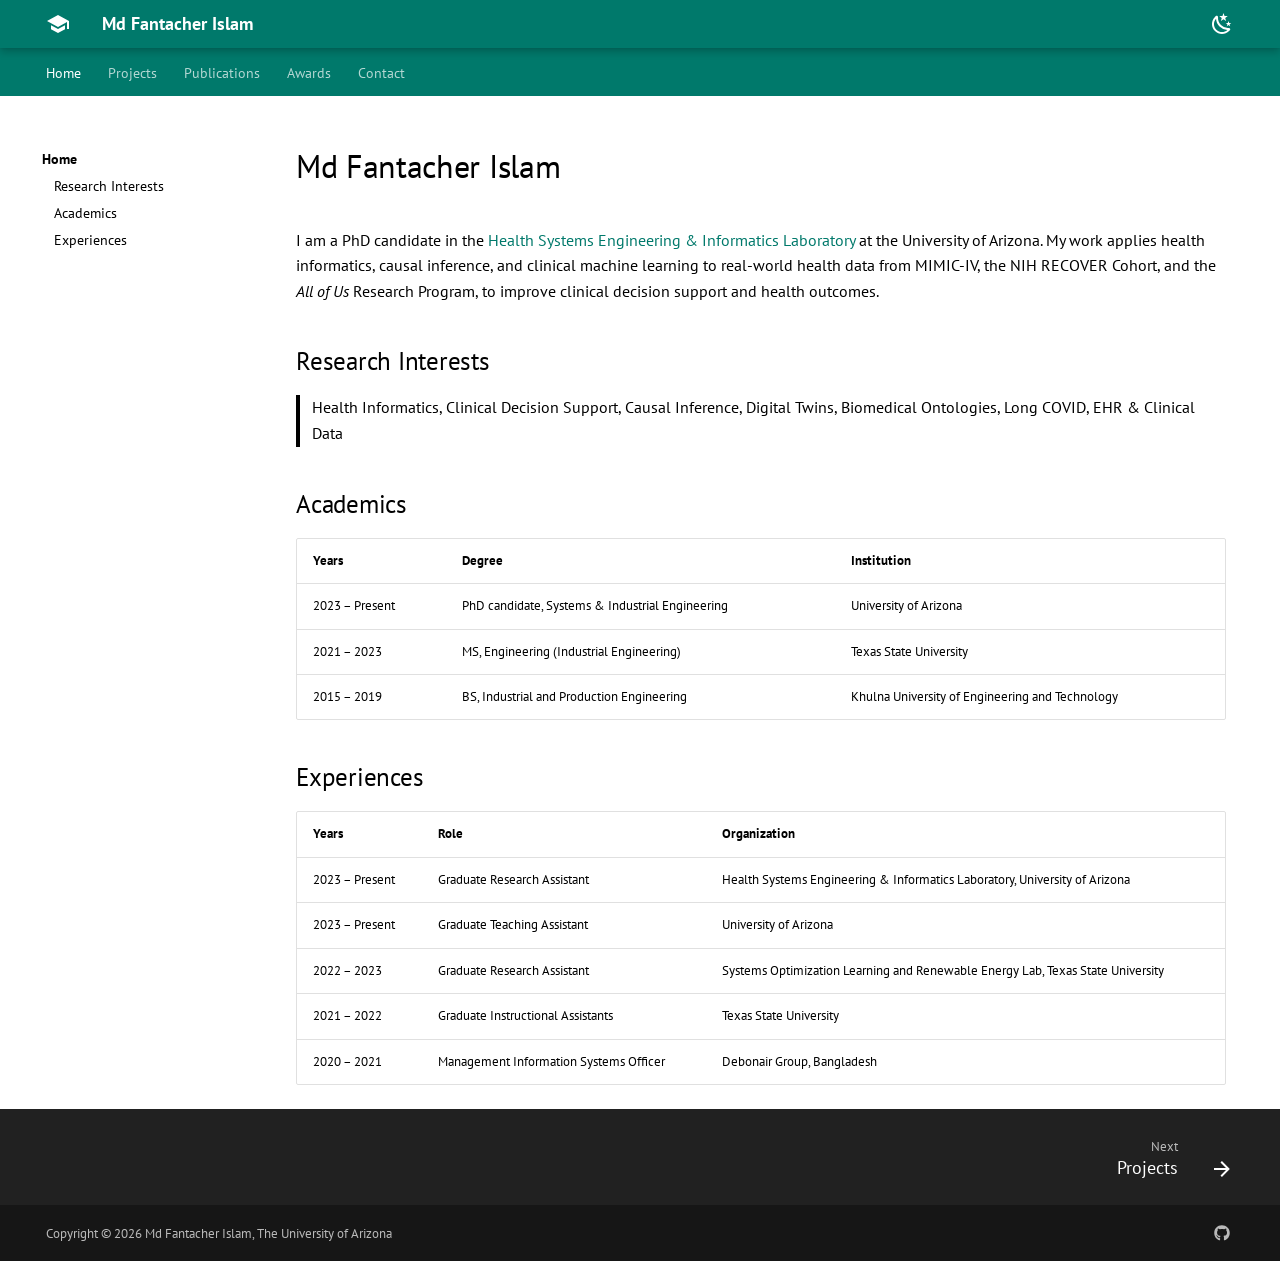
==== commit 75bbcbd0: "Updating Profile" ====
--- a/index.html
+++ b/index.html
@@ -131,9 +131,9 @@
           </thead>
           <tbody>
           <tr><td>2023 – Present</td><td>Graduate Research Assistant</td><td>Health Systems Engineering &amp; Informatics Laboratory, University of Arizona</td></tr>
-          <tr><td>2023 – Present</td><td>Graduate Mentor &amp; Course Support</td><td>University of Arizona</td></tr>
+          <tr><td>2023 – Present</td><td>Graduate Teaching Assistant</td><td>University of Arizona</td></tr>
           <tr><td>2022 – 2023</td><td>Graduate Research Assistant</td><td>Systems Optimization Learning and Renewable Energy Lab, Texas State University</td></tr>
-          <tr><td>2021 – 2022</td><td>Graduate Mentor &amp; Course Support</td><td>Texas State University</td></tr>
+          <tr><td>2021 – 2022</td><td>Graduate Instructional Assistants</td><td>Texas State University</td></tr>
           <tr><td>2020 – 2021</td><td>Management Information Systems Officer</td><td>Debonair Group, Bangladesh</td></tr>
           </tbody>
           </table>
--- a/style.css
+++ b/style.css
@@ -2,18 +2,18 @@
 
 :root,
 [data-md-color-scheme="default"] {
-  --md-primary-fg-color:        #03023b;
-  --md-primary-fg-color--light: #2c2b62;
-  --md-primary-fg-color--dark:  #020128;
+  --md-primary-fg-color:        #00796b;
+  --md-primary-fg-color--light: #26a69a;
+  --md-primary-fg-color--dark:  #004d40;
   --md-primary-bg-color:        #ffffff;
   --md-primary-bg-color--light: #ffffffb3;
   --md-accent-fg-color:         #526cfe;
   --md-accent-fg-color--transparent: #526cfe1a;
 
   --md-default-bg-color:           #ffffff;
-  --md-default-fg-color:           #000000de;
-  --md-default-fg-color--light:    #0000008a;
-  --md-default-fg-color--lighter:  #00000052;
+  --md-default-fg-color:           #000000;
+  --md-default-fg-color--light:    #000000;
+  --md-default-fg-color--lighter:  #000000;
   --md-default-fg-color--lightest: #00000012;
 
   --md-typeset-a-color:   var(--md-primary-fg-color);
@@ -36,9 +36,9 @@
 }
 
 [data-md-color-scheme="slate"] {
-  --md-primary-fg-color:        #03023b;
-  --md-primary-fg-color--light: #2c2b62;
-  --md-primary-fg-color--dark:  #020128;
+  --md-primary-fg-color:        #00796b;
+  --md-primary-fg-color--light: #26a69a;
+  --md-primary-fg-color--dark:  #004d40;
   --md-accent-fg-color:         #ffff00;
   --md-accent-fg-color--transparent: #ffff001a;
 
@@ -336,8 +336,13 @@
   .md-header__menu,
   .md-nav__title { display: none; }
   .md-nav--primary > .md-nav__list > .md-nav__item:not(.md-nav__item--active) { display: none; }
-  .md-nav--primary > .md-nav__list > .md-nav__item--active > .md-nav__link { display: none; }
-  .md-nav--secondary > .md-nav__list > .md-nav__item:first-child > .md-nav__link { margin-top: 0; }
+  .md-nav--primary > .md-nav__list > .md-nav__item--active > .md-nav__link {
+    margin-top: 0;
+    font-weight: 700;
+    color: var(--md-default-fg-color);
+    pointer-events: none;
+  }
+  .md-nav--secondary > .md-nav__list { margin-top: .4rem; }
   .md-content { max-width: calc(100% - 12.1rem); }
   .md-content__inner { margin-left: 1.2rem; margin-right: 1.2rem; }
 }
@@ -571,7 +576,7 @@
   max-width: 100%;
   margin-bottom: .5em;
 }
-.md-typeset__table table {
+.md-typeset .md-typeset__table table {
   display: table;
   width: 100%;
   margin: 0;
@@ -635,15 +640,27 @@
 .md-typeset .grid.cards > ul > li > :last-child { margin-bottom: 0; }
 .md-typeset .grid.cards p { margin: .5em 0; }
 .md-typeset .card-tag {
-  font-family: var(--md-code-font);
-  font-size: .64rem;
-  letter-spacing: .02em;
+  font-size: .7rem;
+  font-style: italic;
   color: var(--md-default-fg-color--light);
-  text-transform: uppercase;
 }
 .md-typeset .card-meta {
   font-size: .7rem;
   color: var(--md-default-fg-color--light);
+}
+
+/* Project entries: one per row */
+
+.md-typeset .grid.projects { grid-template-columns: 1fr; grid-gap: .8rem; }
+.md-typeset .card-links { font-size: .7rem; }
+.md-typeset .card-embed {
+  display: block;
+  width: 100%;
+  height: 18rem;
+  margin: .8em 0;
+  border: .05rem solid var(--md-default-fg-color--lightest);
+  border-radius: .1rem;
+  background-color: #ffffff;
 }
 
 /* Footer */
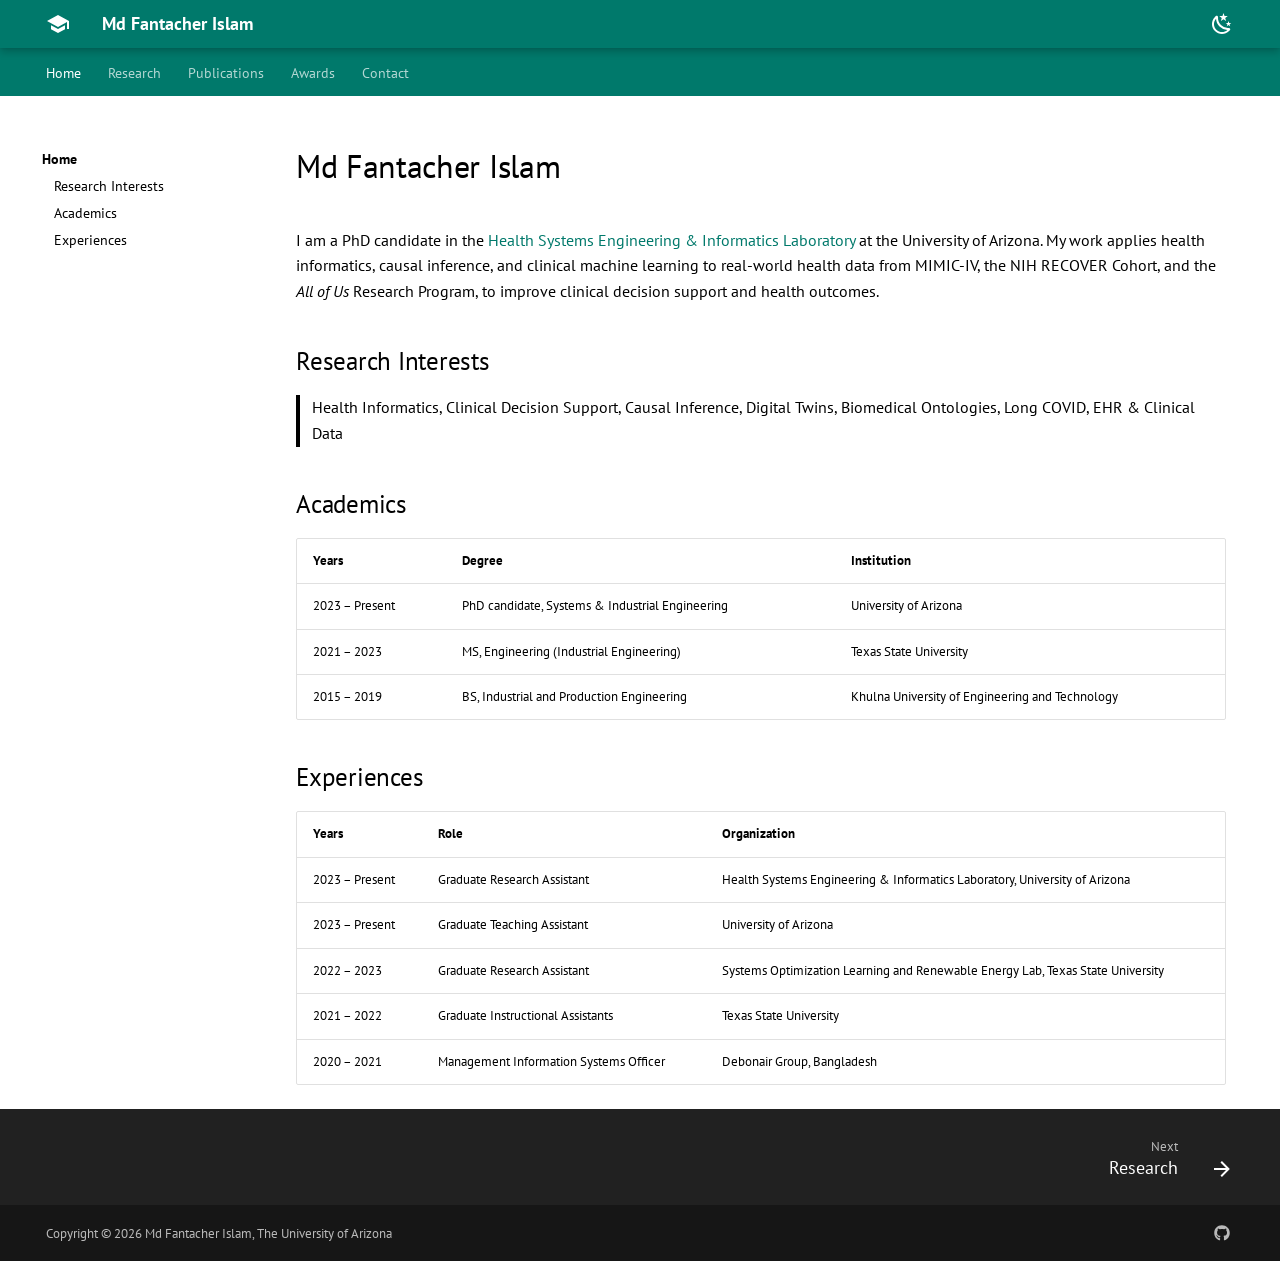
==== commit 103d93a7: "Updating Profile" ====
--- a/index.html
+++ b/index.html
@@ -41,7 +41,7 @@
           <a href="/" class="md-tabs__link">Home</a>
         </li>
         <li class="md-tabs__item">
-          <a href="/projects" class="md-tabs__link">Projects</a>
+          <a href="/projects" class="md-tabs__link">Research</a>
         </li>
         <li class="md-tabs__item">
           <a href="/publications" class="md-tabs__link">Publications</a>
@@ -84,7 +84,7 @@
                   </nav>
                 </li>
                 <li class="md-nav__item">
-                  <a href="/projects" class="md-nav__link">Projects</a>
+                  <a href="/projects" class="md-nav__link">Research</a>
                 </li>
                 <li class="md-nav__item">
                   <a href="/publications" class="md-nav__link">Publications</a>
@@ -145,10 +145,10 @@
 
     <footer class="md-footer">
       <nav class="md-footer__inner md-grid" aria-label="Footer">
-      <a href="/projects" class="md-footer__link md-footer__link--next" aria-label="Next: Projects">
+      <a href="/projects" class="md-footer__link md-footer__link--next" aria-label="Next: Research">
         <div class="md-footer__title">
           <span class="md-footer__direction">Next</span>
-          <div class="md-ellipsis">Projects</div>
+          <div class="md-ellipsis">Research</div>
         </div>
         <div class="md-footer__button md-icon"><svg xmlns="http://www.w3.org/2000/svg" viewBox="0 0 24 24"><path d="M4 11v2h12l-5.5 5.5 1.42 1.42L19.84 12l-7.92-7.92L10.5 5.5 16 11z"/></svg></div>
       </a>
--- a/style.css
+++ b/style.css
@@ -663,6 +663,149 @@
   background-color: #ffffff;
 }
 
+/* Animated project graphics, sized like .card-embed */
+
+.md-typeset .viz {
+  display: flex;
+  flex-direction: column;
+  justify-content: center;
+  gap: 1rem;
+  padding: 1rem 1.2rem;
+  box-sizing: border-box;
+  background-color: var(--md-default-bg-color);
+  overflow: hidden;
+}
+.md-typeset .viz ol,
+.md-typeset .viz ul { list-style: none; margin: 0; padding: 0; }
+.md-typeset .viz li { margin: 0; }
+.md-typeset .viz-caption { margin: 0; font-size: .7rem; font-style: italic; text-align: center; }
+
+.md-typeset .viz-bundle__steps { display: flex; justify-content: space-between; gap: .4rem; }
+.md-typeset .viz-bundle__steps li {
+  display: flex;
+  align-items: center;
+  justify-content: center;
+  width: 2.4rem;
+  height: 2.4rem;
+  border: .1rem solid var(--md-primary-fg-color);
+  border-radius: 50%;
+  color: var(--md-primary-fg-color);
+  font-size: 1rem;
+  font-weight: 700;
+  transition: background-color .4s, color .4s, transform .4s;
+}
+.md-typeset .viz-bundle__steps li.is-active {
+  background-color: var(--md-primary-fg-color);
+  color: var(--md-primary-bg-color);
+  transform: scale(1.15);
+}
+.md-typeset .viz-bundle__defs { position: relative; min-height: 7.5rem; }
+.md-typeset .viz-bundle__card {
+  position: absolute;
+  inset: 0;
+  opacity: 0;
+  transform: translateY(.4rem);
+  transition: opacity .5s, transform .5s;
+}
+.md-typeset .viz-bundle__card.is-active { opacity: 1; transform: none; }
+.md-typeset .viz-bundle__def { margin: 0 0 .6rem; font-size: .85rem; font-weight: 700; text-align: center; }
+.md-typeset .viz-bundle__map li {
+  display: grid;
+  grid-template-columns: 2fr 2fr 1fr;
+  gap: .6rem;
+  padding: .3rem .4rem;
+  border-top: .05rem solid var(--md-default-fg-color--lightest);
+  font-size: .7rem;
+}
+.md-typeset .viz-bundle__map li.viz-bundle__head { border-top: 0; font-weight: 700; }
+.md-typeset .viz-bundle__map li span:nth-child(2) { color: var(--md-primary-fg-color); }
+.md-typeset .viz-bundle__map li.viz-bundle__head span { color: inherit; }
+
+.md-typeset .viz-maps { position: relative; overflow: hidden; }
+.md-typeset .viz-maps img {
+  position: absolute;
+  inset: 0 0 1.6rem;
+  width: 100%;
+  height: calc(100% - 1.6rem);
+  object-fit: contain;
+  opacity: 0;
+  transition: opacity .8s;
+}
+.md-typeset .viz-maps img.is-active { opacity: 1; }
+.md-typeset .viz-maps__dots {
+  position: absolute;
+  left: 0;
+  right: 0;
+  bottom: .4rem;
+  display: flex;
+  justify-content: center;
+  gap: .4rem;
+  margin: 0;
+  padding: 0;
+  list-style: none;
+}
+.md-typeset .viz-maps__dots li {
+  margin: 0;
+  width: 1.1rem;
+  height: 1.1rem;
+  line-height: 1.1rem;
+  border: .05rem solid var(--md-primary-fg-color);
+  border-radius: 50%;
+  color: var(--md-primary-fg-color);
+  font-size: .55rem;
+  font-weight: 700;
+  text-align: center;
+  cursor: pointer;
+  transition: background-color .4s, color .4s;
+}
+.md-typeset .viz-maps__dots li.is-active { background-color: var(--md-primary-fg-color); color: #ffffff; }
+
+.md-typeset .viz-models__steps { display: flex; align-items: stretch; gap: 1.6rem; }
+.md-typeset .viz-models__steps li {
+  position: relative;
+  flex: 1;
+  display: flex;
+  flex-direction: column;
+  justify-content: center;
+  gap: .3rem;
+  padding: .8rem;
+  border: .1rem solid var(--md-primary-fg-color);
+  border-radius: .2rem;
+  font-size: .75rem;
+  text-align: center;
+}
+.md-typeset .viz-models__steps li strong { color: var(--md-primary-fg-color); font-size: .85rem; }
+.md-typeset .viz-models__steps li + li::before {
+  content: "→";
+  position: absolute;
+  left: -1.3rem;
+  top: 50%;
+  transform: translateY(-50%);
+  color: var(--md-primary-fg-color);
+  font-size: 1rem;
+}
+
+/* Model boxes appear once scrolled into view */
+.js-viz .viz-models .viz-models__steps li { opacity: 0; transform: translateY(.6rem); transition: opacity .6s, transform .6s; }
+.js-viz .viz-models.is-visible .viz-models__steps li { opacity: 1; transform: none; }
+.js-viz .viz-models .viz-models__steps li:nth-child(2) { transition-delay: .5s; }
+.js-viz .viz-models .viz-models__steps li:nth-child(3) { transition-delay: 1s; }
+
+@media screen and (max-width: 44.984375em) {
+  .md-typeset .viz { height: auto; min-height: 18rem; }
+  .md-typeset .viz-maps { height: 14rem; }
+  .md-typeset .viz-bundle__defs { min-height: 11rem; }
+  .md-typeset .viz-bundle__map li { font-size: .6rem; gap: .4rem; }
+  .md-typeset .viz-models__steps { flex-direction: column; gap: .8rem; }
+  .md-typeset .viz-models__steps li + li::before { content: "↓"; left: 50%; top: -.9rem; transform: translateX(-50%); }
+  .md-typeset .viz-bundle__def { font-size: .75rem; }
+}
+
+@media (prefers-reduced-motion: reduce) {
+  .md-typeset .viz *, .md-typeset .viz *::before,
+  .md-typeset .viz-maps * { transition: none !important; }
+}
+
 /* Footer */
 
 .md-footer {
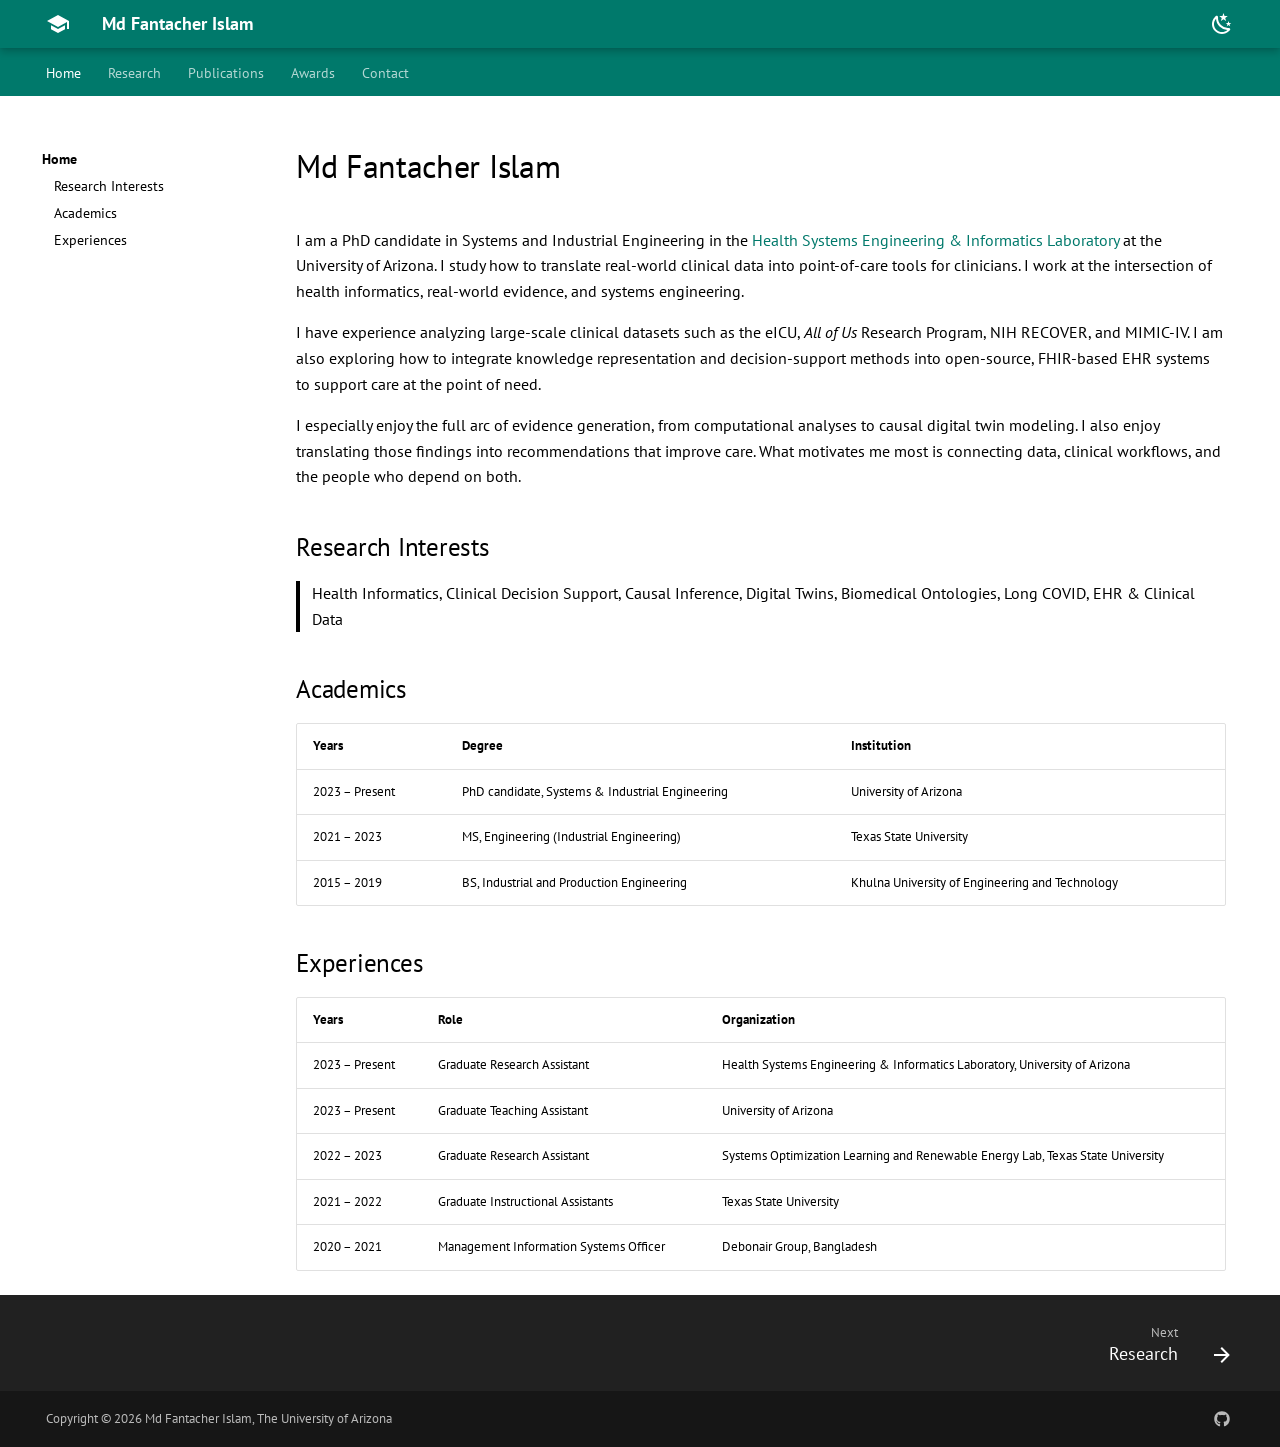
==== commit c6ae73b7: "Updating Profile" ====
--- a/index.html
+++ b/index.html
@@ -102,7 +102,9 @@
         <div class="md-content" id="content">
           <article class="md-content__inner md-typeset">
           <h1 id="md-fantacher-islam">Md Fantacher Islam</h1>
-          <p>I am a PhD candidate in the <a href="https://healthseil.github.io/" target="_blank" rel="noopener">Health Systems Engineering &amp; Informatics Laboratory</a> at the University of Arizona. My work applies health informatics, causal inference, and clinical machine learning to real-world health data from MIMIC-IV, the NIH RECOVER Cohort, and the <em>All of Us</em> Research Program, to improve clinical decision support and health outcomes.</p>
+          <p>I am a PhD candidate in Systems and Industrial Engineering in the <a href="https://healthseil.github.io/" target="_blank" rel="noopener">Health Systems Engineering &amp; Informatics Laboratory</a> at the University of Arizona. I study how to translate real-world clinical data into point-of-care tools for clinicians. I work at the intersection of health informatics, real-world evidence, and systems engineering.</p>
+          <p>I have experience analyzing large-scale clinical datasets such as the eICU, <em>All of Us</em> Research Program, NIH RECOVER, and MIMIC-IV. I am also exploring how to integrate knowledge representation and decision-support methods into open-source, FHIR-based EHR systems to support care at the point of need.</p>
+          <p>I especially enjoy the full arc of evidence generation, from computational analyses to causal digital twin modeling. I also enjoy translating those findings into recommendations that improve care. What motivates me most is connecting data, clinical workflows, and the people who depend on both.</p>
 
           <h2 id="research-interests">Research Interests</h2>
           <blockquote>
--- a/style.css
+++ b/style.css
@@ -708,7 +708,7 @@
   transition: opacity .5s, transform .5s;
 }
 .md-typeset .viz-bundle__card.is-active { opacity: 1; transform: none; }
-.md-typeset .viz-bundle__def { margin: 0 0 .6rem; font-size: .85rem; font-weight: 700; text-align: center; }
+.md-typeset .viz-bundle__def { margin: 0 0 .6rem; padding: 0 .4rem; font-size: .8rem; font-weight: 700; }
 .md-typeset .viz-bundle__map li {
   display: grid;
   grid-template-columns: 2fr 2fr 1fr;
@@ -721,44 +721,41 @@
 .md-typeset .viz-bundle__map li span:nth-child(2) { color: var(--md-primary-fg-color); }
 .md-typeset .viz-bundle__map li.viz-bundle__head span { color: inherit; }
 
-.md-typeset .viz-maps { position: relative; overflow: hidden; }
-.md-typeset .viz-maps img {
+.md-typeset .viz-maps { display: flex; overflow: hidden; color: #000000; }
+.md-typeset .viz-maps__names {
+  display: flex;
+  flex-direction: column;
+  justify-content: center;
+  gap: .5rem;
+  flex: 0 0 10rem;
+  margin: 0;
+  padding: 0 0 0 1rem;
+  list-style: none;
+}
+.md-typeset .viz-maps__names li {
+  margin: 0;
+  padding: .3rem .5rem;
+  border-left: .15rem solid transparent;
+  font-size: .8rem;
+  cursor: pointer;
+  transition: border-color .4s, color .4s;
+}
+.md-typeset .viz-maps__names li.is-active {
+  border-left-color: var(--md-primary-fg-color);
+  color: var(--md-primary-fg-color);
+  font-weight: 700;
+}
+.md-typeset .viz-maps__frame { position: relative; flex: 1; }
+.md-typeset .viz-maps__frame img {
   position: absolute;
-  inset: 0 0 1.6rem;
-  width: 100%;
-  height: calc(100% - 1.6rem);
+  inset: .4rem;
+  width: calc(100% - .8rem);
+  height: calc(100% - .8rem);
   object-fit: contain;
   opacity: 0;
   transition: opacity .8s;
 }
-.md-typeset .viz-maps img.is-active { opacity: 1; }
-.md-typeset .viz-maps__dots {
-  position: absolute;
-  left: 0;
-  right: 0;
-  bottom: .4rem;
-  display: flex;
-  justify-content: center;
-  gap: .4rem;
-  margin: 0;
-  padding: 0;
-  list-style: none;
-}
-.md-typeset .viz-maps__dots li {
-  margin: 0;
-  width: 1.1rem;
-  height: 1.1rem;
-  line-height: 1.1rem;
-  border: .05rem solid var(--md-primary-fg-color);
-  border-radius: 50%;
-  color: var(--md-primary-fg-color);
-  font-size: .55rem;
-  font-weight: 700;
-  text-align: center;
-  cursor: pointer;
-  transition: background-color .4s, color .4s;
-}
-.md-typeset .viz-maps__dots li.is-active { background-color: var(--md-primary-fg-color); color: #ffffff; }
+.md-typeset .viz-maps__frame img.is-active { opacity: 1; }
 
 .md-typeset .viz-models__steps { display: flex; align-items: stretch; gap: 1.6rem; }
 .md-typeset .viz-models__steps li {
@@ -793,12 +790,15 @@
 
 @media screen and (max-width: 44.984375em) {
   .md-typeset .viz { height: auto; min-height: 18rem; }
-  .md-typeset .viz-maps { height: 14rem; }
+  .md-typeset .viz-maps { flex-direction: column; height: 18rem; }
+  .md-typeset .viz-maps__names { flex: 0 0 auto; flex-direction: row; flex-wrap: wrap; gap: .2rem; padding: .4rem .4rem 0; }
+  .md-typeset .viz-maps__names li { padding: .2rem .4rem; border-left: 0; border-bottom: .15rem solid transparent; font-size: .65rem; }
+  .md-typeset .viz-maps__names li.is-active { border-bottom-color: var(--md-primary-fg-color); }
   .md-typeset .viz-bundle__defs { min-height: 11rem; }
   .md-typeset .viz-bundle__map li { font-size: .6rem; gap: .4rem; }
   .md-typeset .viz-models__steps { flex-direction: column; gap: .8rem; }
   .md-typeset .viz-models__steps li + li::before { content: "↓"; left: 50%; top: -.9rem; transform: translateX(-50%); }
-  .md-typeset .viz-bundle__def { font-size: .75rem; }
+  .md-typeset .viz-bundle__def { font-size: .7rem; }
 }
 
 @media (prefers-reduced-motion: reduce) {
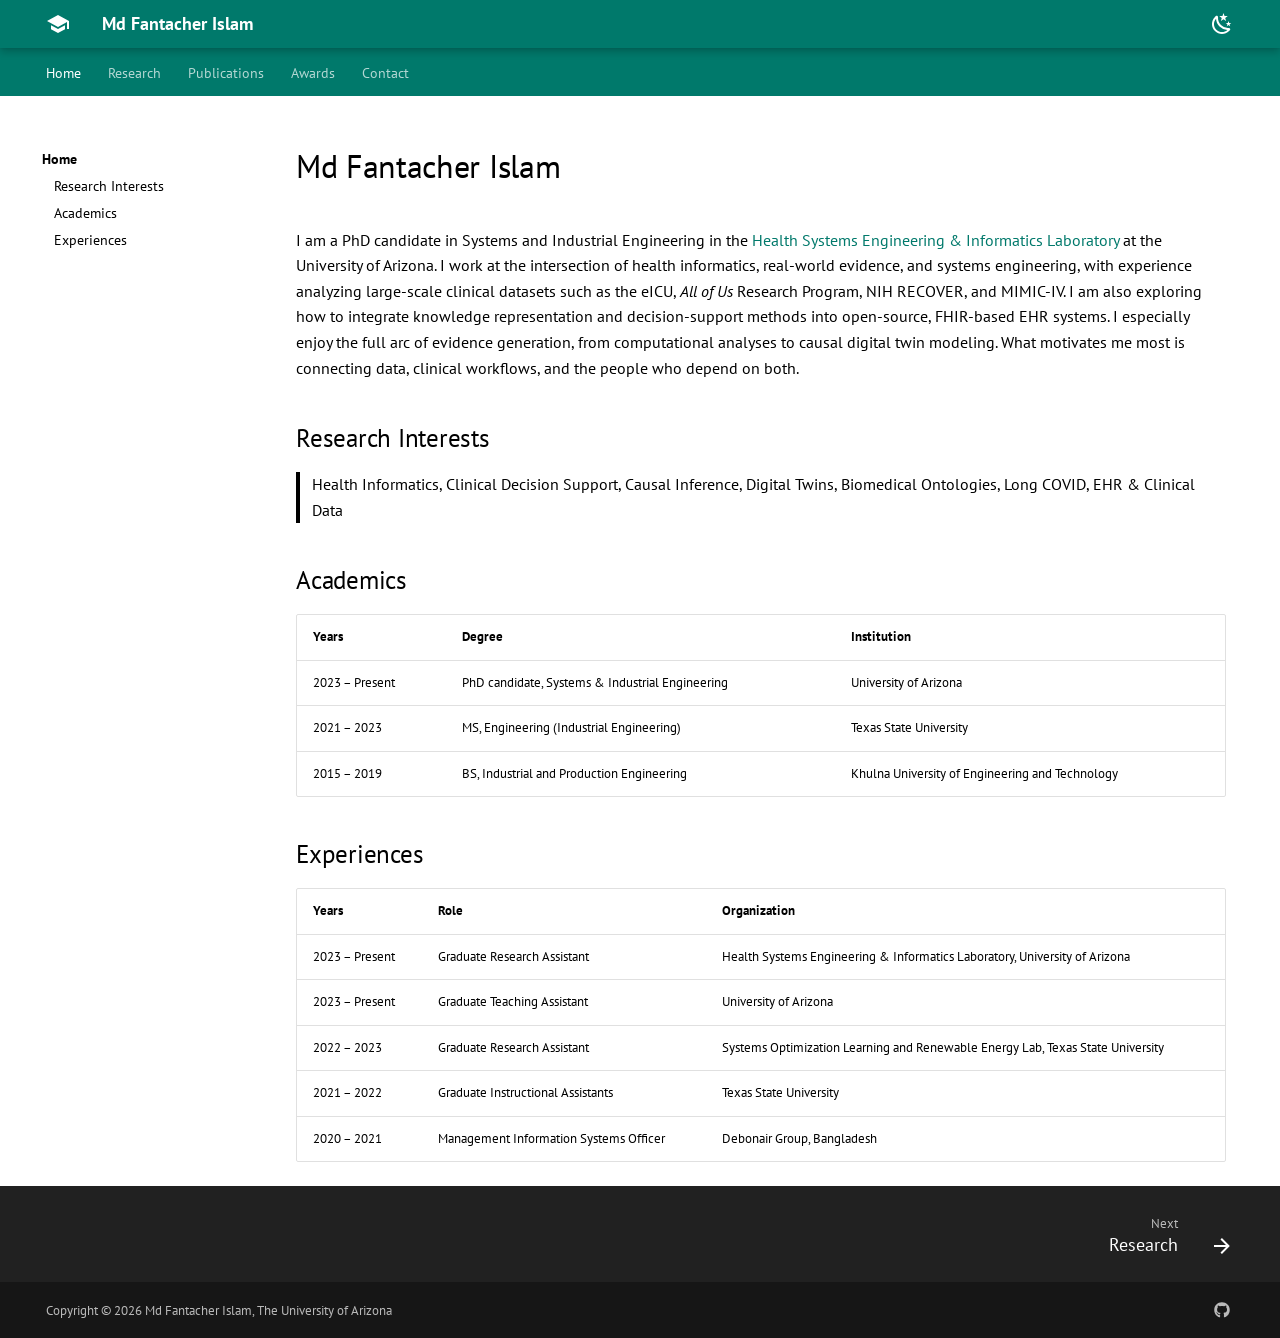
==== commit eae63575: "Updating Profile" ====
--- a/index.html
+++ b/index.html
@@ -102,9 +102,7 @@
         <div class="md-content" id="content">
           <article class="md-content__inner md-typeset">
           <h1 id="md-fantacher-islam">Md Fantacher Islam</h1>
-          <p>I am a PhD candidate in Systems and Industrial Engineering in the <a href="https://healthseil.github.io/" target="_blank" rel="noopener">Health Systems Engineering &amp; Informatics Laboratory</a> at the University of Arizona. I study how to translate real-world clinical data into point-of-care tools for clinicians. I work at the intersection of health informatics, real-world evidence, and systems engineering.</p>
-          <p>I have experience analyzing large-scale clinical datasets such as the eICU, <em>All of Us</em> Research Program, NIH RECOVER, and MIMIC-IV. I am also exploring how to integrate knowledge representation and decision-support methods into open-source, FHIR-based EHR systems to support care at the point of need.</p>
-          <p>I especially enjoy the full arc of evidence generation, from computational analyses to causal digital twin modeling. I also enjoy translating those findings into recommendations that improve care. What motivates me most is connecting data, clinical workflows, and the people who depend on both.</p>
+          <p>I am a PhD candidate in Systems and Industrial Engineering in the <a href="https://healthseil.github.io/" target="_blank" rel="noopener">Health Systems Engineering &amp; Informatics Laboratory</a> at the University of Arizona. I work at the intersection of health informatics, real-world evidence, and systems engineering, with experience analyzing large-scale clinical datasets such as the eICU, <em>All of Us</em> Research Program, NIH RECOVER, and MIMIC-IV. I am also exploring how to integrate knowledge representation and decision-support methods into open-source, FHIR-based EHR systems. I especially enjoy the full arc of evidence generation, from computational analyses to causal digital twin modeling. What motivates me most is connecting data, clinical workflows, and the people who depend on both.</p>
 
           <h2 id="research-interests">Research Interests</h2>
           <blockquote>
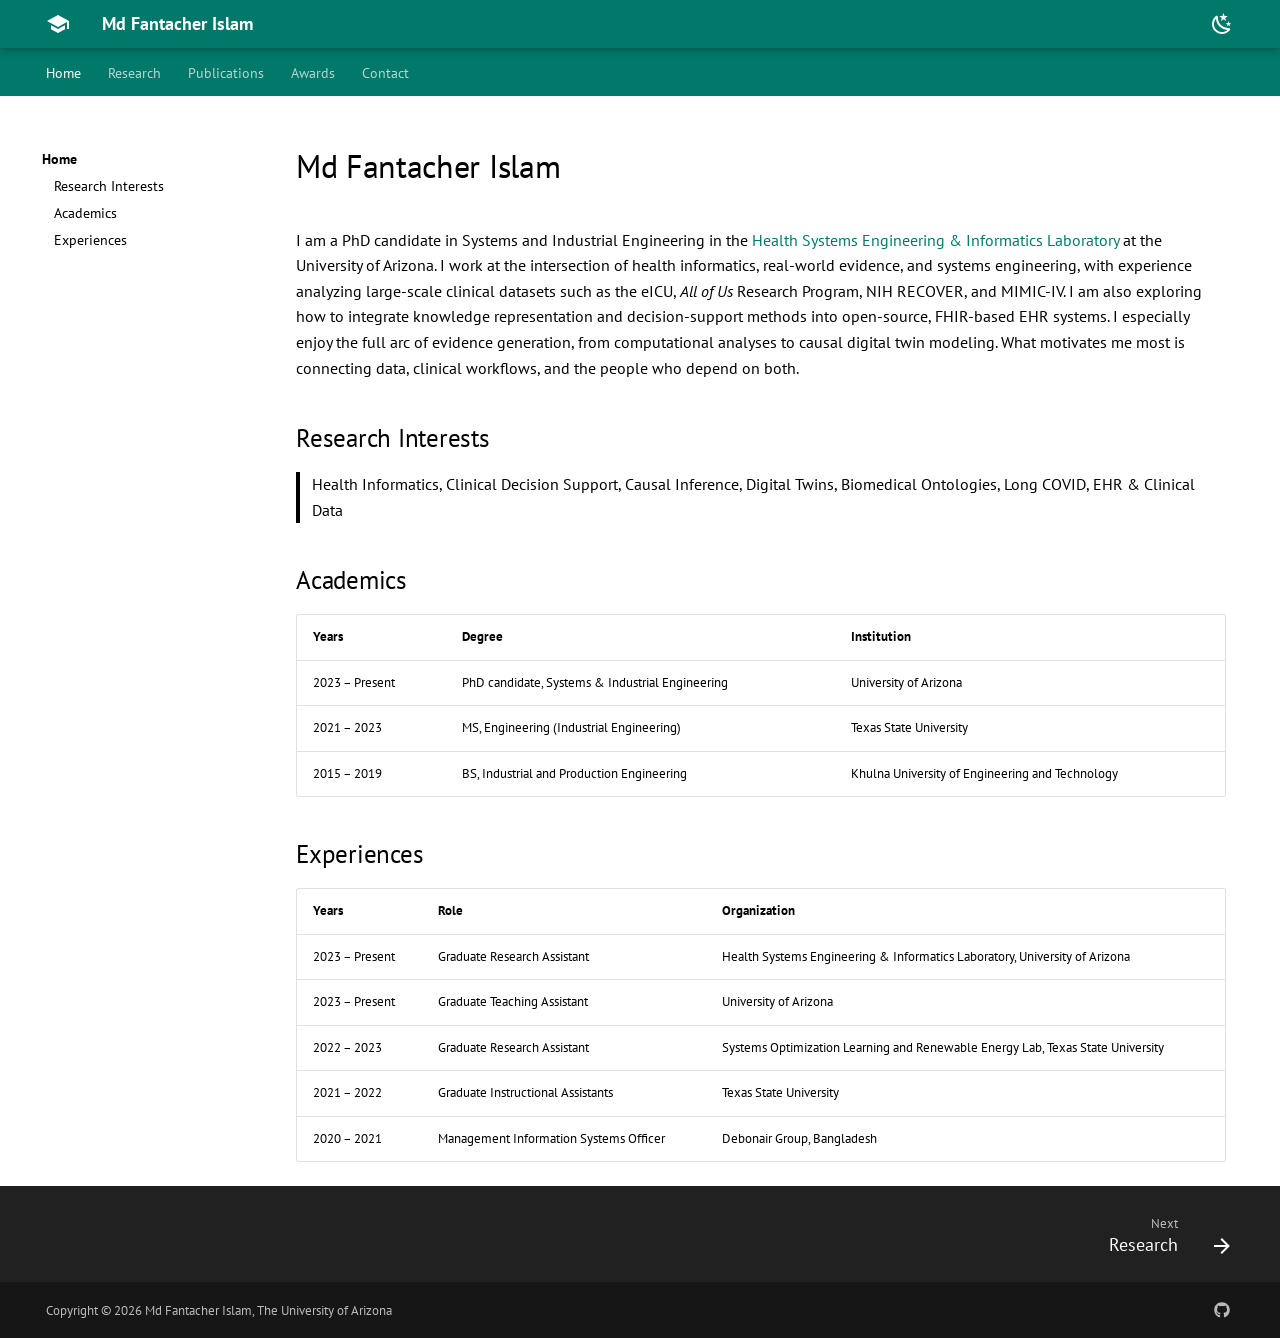
==== commit de0a631b: "Updating Profile" ====
--- a/index.html
+++ b/index.html
@@ -3,8 +3,8 @@
 <head>
   <meta charset="UTF-8">
   <meta name="viewport" content="width=device-width, initial-scale=1">
-  <title>Md Fantacher Islam, Portfolio</title>
-  <meta name="description" content="Portfolio of Md Fantacher Islam, PhD candidate at the University of Arizona, Department of Systems and Industrial Engineering. Research in clinical data science and machine learning.">
+  <title>Md Fantacher Islam</title>
+  <meta name="description" content="Personal website of Md Fantacher Islam, PhD candidate at the University of Arizona, Department of Systems and Industrial Engineering. Research in clinical data science and machine learning.">
   <meta name="author" content="Md Fantacher Islam">
 
   <link rel="preconnect" href="https://fonts.googleapis.com">
@@ -41,7 +41,7 @@
           <a href="/" class="md-tabs__link">Home</a>
         </li>
         <li class="md-tabs__item">
-          <a href="/projects" class="md-tabs__link">Research</a>
+          <a href="/research" class="md-tabs__link">Research</a>
         </li>
         <li class="md-tabs__item">
           <a href="/publications" class="md-tabs__link">Publications</a>
@@ -84,7 +84,7 @@
                   </nav>
                 </li>
                 <li class="md-nav__item">
-                  <a href="/projects" class="md-nav__link">Research</a>
+                  <a href="/research" class="md-nav__link">Research</a>
                 </li>
                 <li class="md-nav__item">
                   <a href="/publications" class="md-nav__link">Publications</a>
@@ -145,7 +145,7 @@
 
     <footer class="md-footer">
       <nav class="md-footer__inner md-grid" aria-label="Footer">
-      <a href="/projects" class="md-footer__link md-footer__link--next" aria-label="Next: Research">
+      <a href="/research" class="md-footer__link md-footer__link--next" aria-label="Next: Research">
         <div class="md-footer__title">
           <span class="md-footer__direction">Next</span>
           <div class="md-ellipsis">Research</div>
